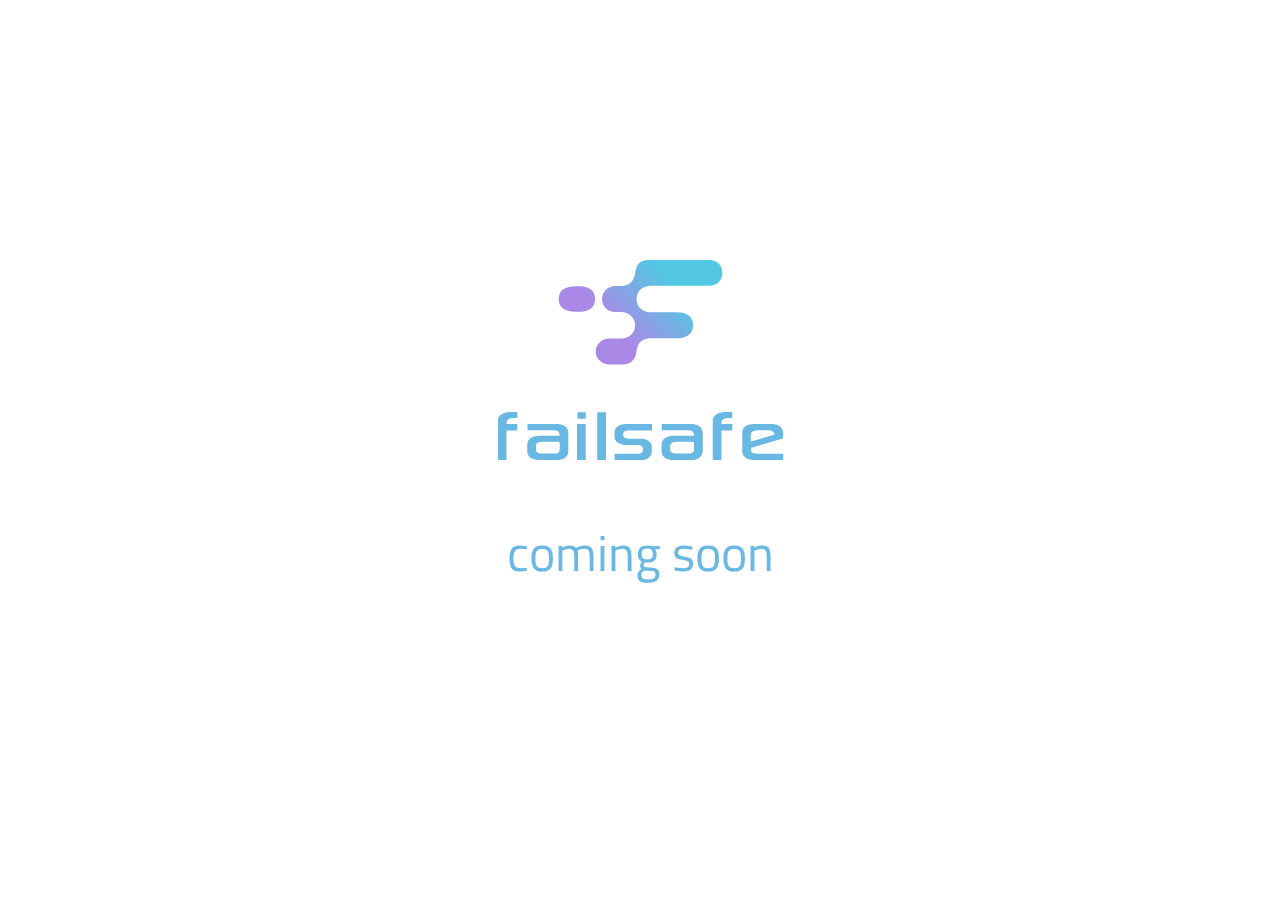
==== index.html @ e9f2b2da "Initial commit" ====
<!doctype html>
<html lang="en">

<head>
  <meta charset="utf-8">
  <title>failsafe GmbH</title>
  <meta name="viewport" content="width=device-width, initial-scale=1">
  <link href="css/main.css" rel="stylesheet">
  <link href="https://fonts.googleapis.com/css2?family=Titillium+Web&display=swap" rel="stylesheet">
</head>

<body>
<div>
  <img src="img/logo-with-font-vertical@200px.png" alt="failsafe GmbH">
  <p>coming soon</p>
</div>
</body>

</html>
---- css/main.css ----
html, body {
  height: 100%;
}

html {
  display: table;
  margin: auto;
}

body {
  display: table-cell;
  vertical-align: middle;
}

div {
  text-align: center;
}

p {
  color: #68b8e3;
  font-family: 'Titillium Web', sans-serif;
  font-size: 50px;
}
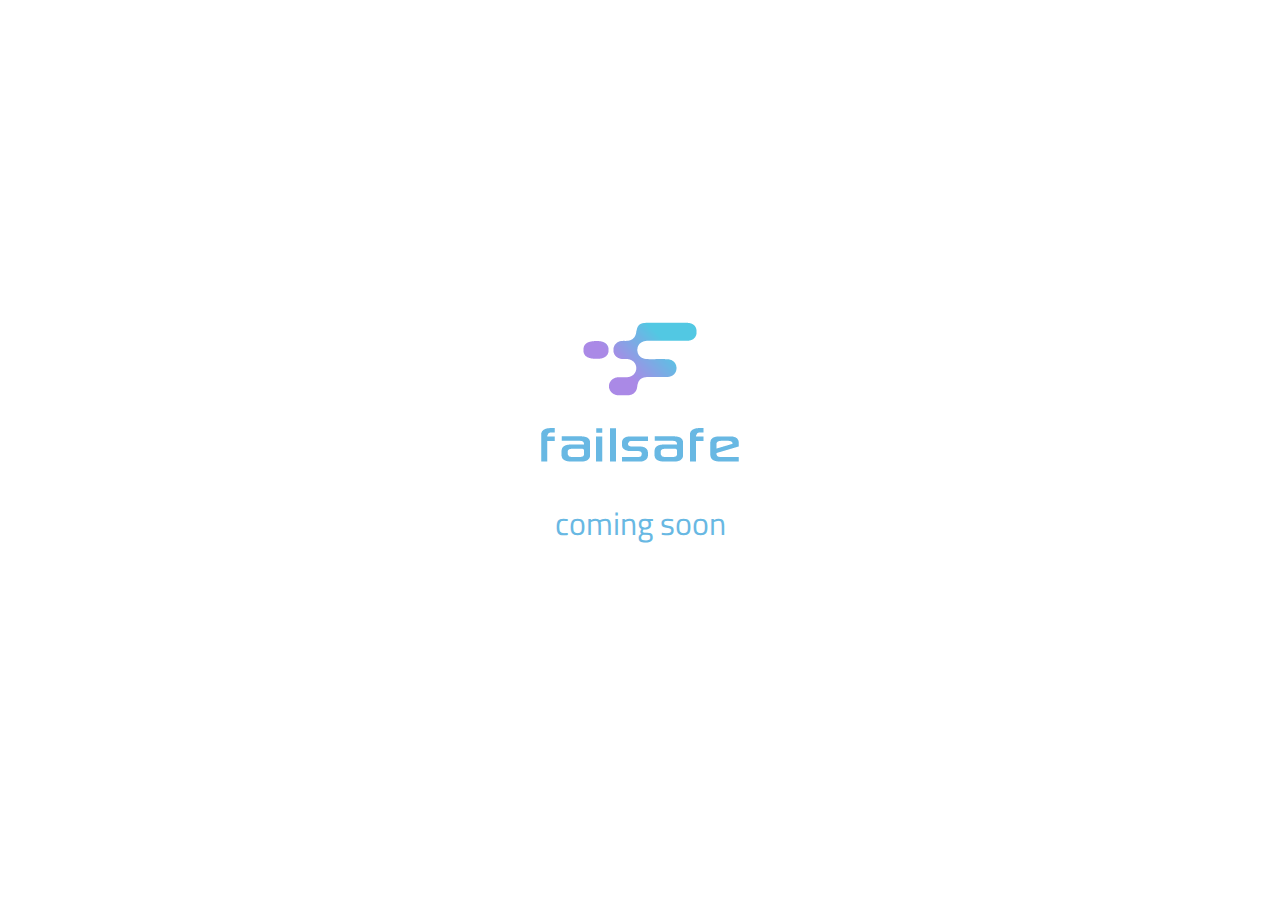
==== commit df262a90: "Update logo and font size" ====
--- a/index.html
+++ b/index.html
@@ -11,7 +11,7 @@
 
 <body>
 <div>
-  <img src="img/logo-with-font-vertical@200px.png" alt="failsafe GmbH">
+  <img src="img/logo.png" alt="failsafe GmbH">
   <p>coming soon</p>
 </div>
 </body>
--- a/css/main.css
+++ b/css/main.css
@@ -19,5 +19,5 @@
 p {
   color: #68b8e3;
   font-family: 'Titillium Web', sans-serif;
-  font-size: 50px;
+  font-size: 32px;
 }
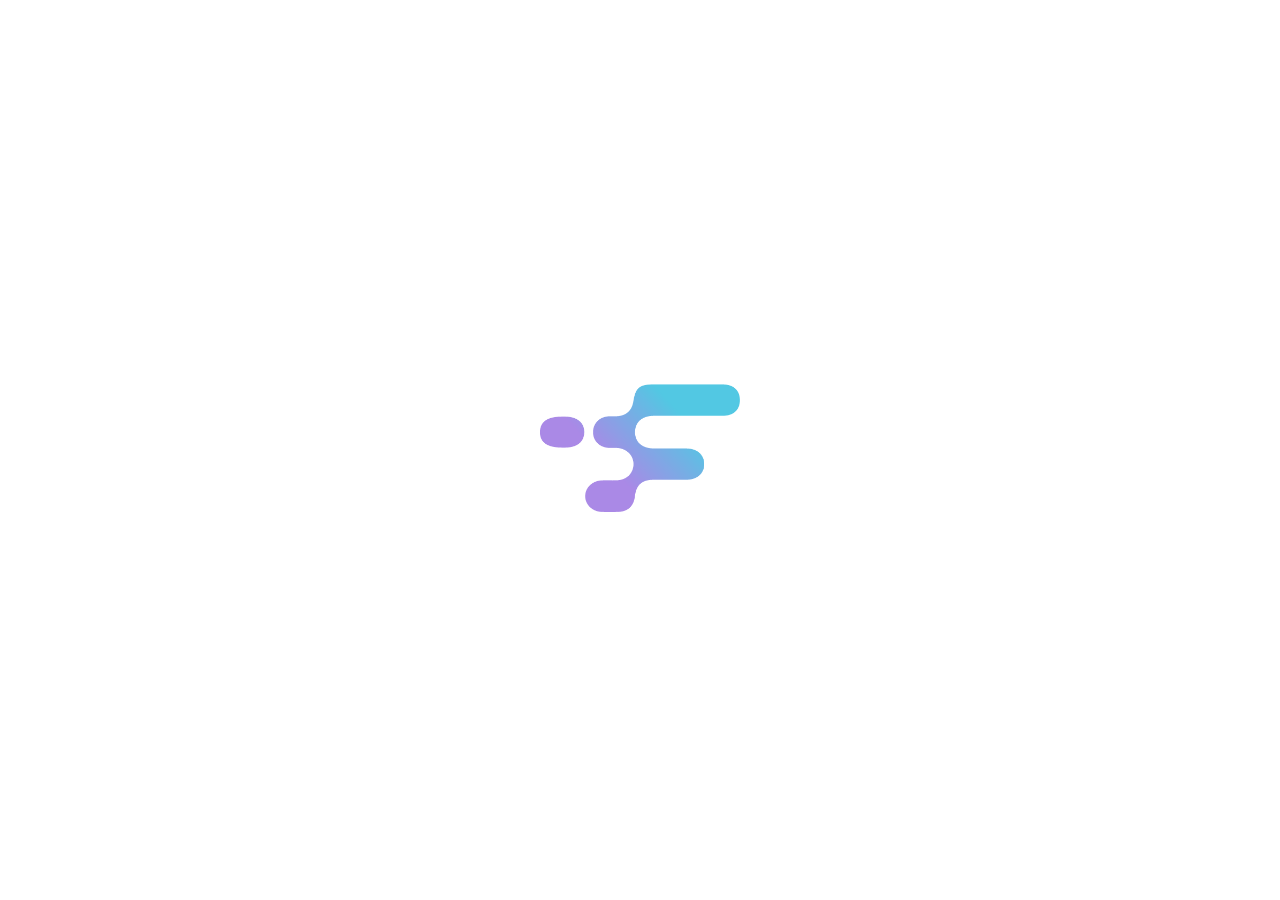
==== commit d9bba914: "Remove Google Fonts and simplify logo" ====
--- a/index.html
+++ b/index.html
@@ -6,13 +6,11 @@
   <title>failsafe GmbH</title>
   <meta name="viewport" content="width=device-width, initial-scale=1">
   <link href="css/main.css" rel="stylesheet">
-  <link href="https://fonts.googleapis.com/css2?family=Titillium+Web&display=swap" rel="stylesheet">
 </head>
 
 <body>
 <div>
-  <img src="img/logo.png" alt="failsafe GmbH">
-  <p>coming soon</p>
+  <img id="logo" src="img/logo.png" alt="failsafe GmbH">
 </div>
 </body>
 
--- a/css/main.css
+++ b/css/main.css
@@ -16,8 +16,12 @@
   text-align: center;
 }
 
+img#logo {
+  width: 200px;
+}
+
 p {
   color: #68b8e3;
-  font-family: 'Titillium Web', sans-serif;
+  font-family: sans-serif;
   font-size: 32px;
 }
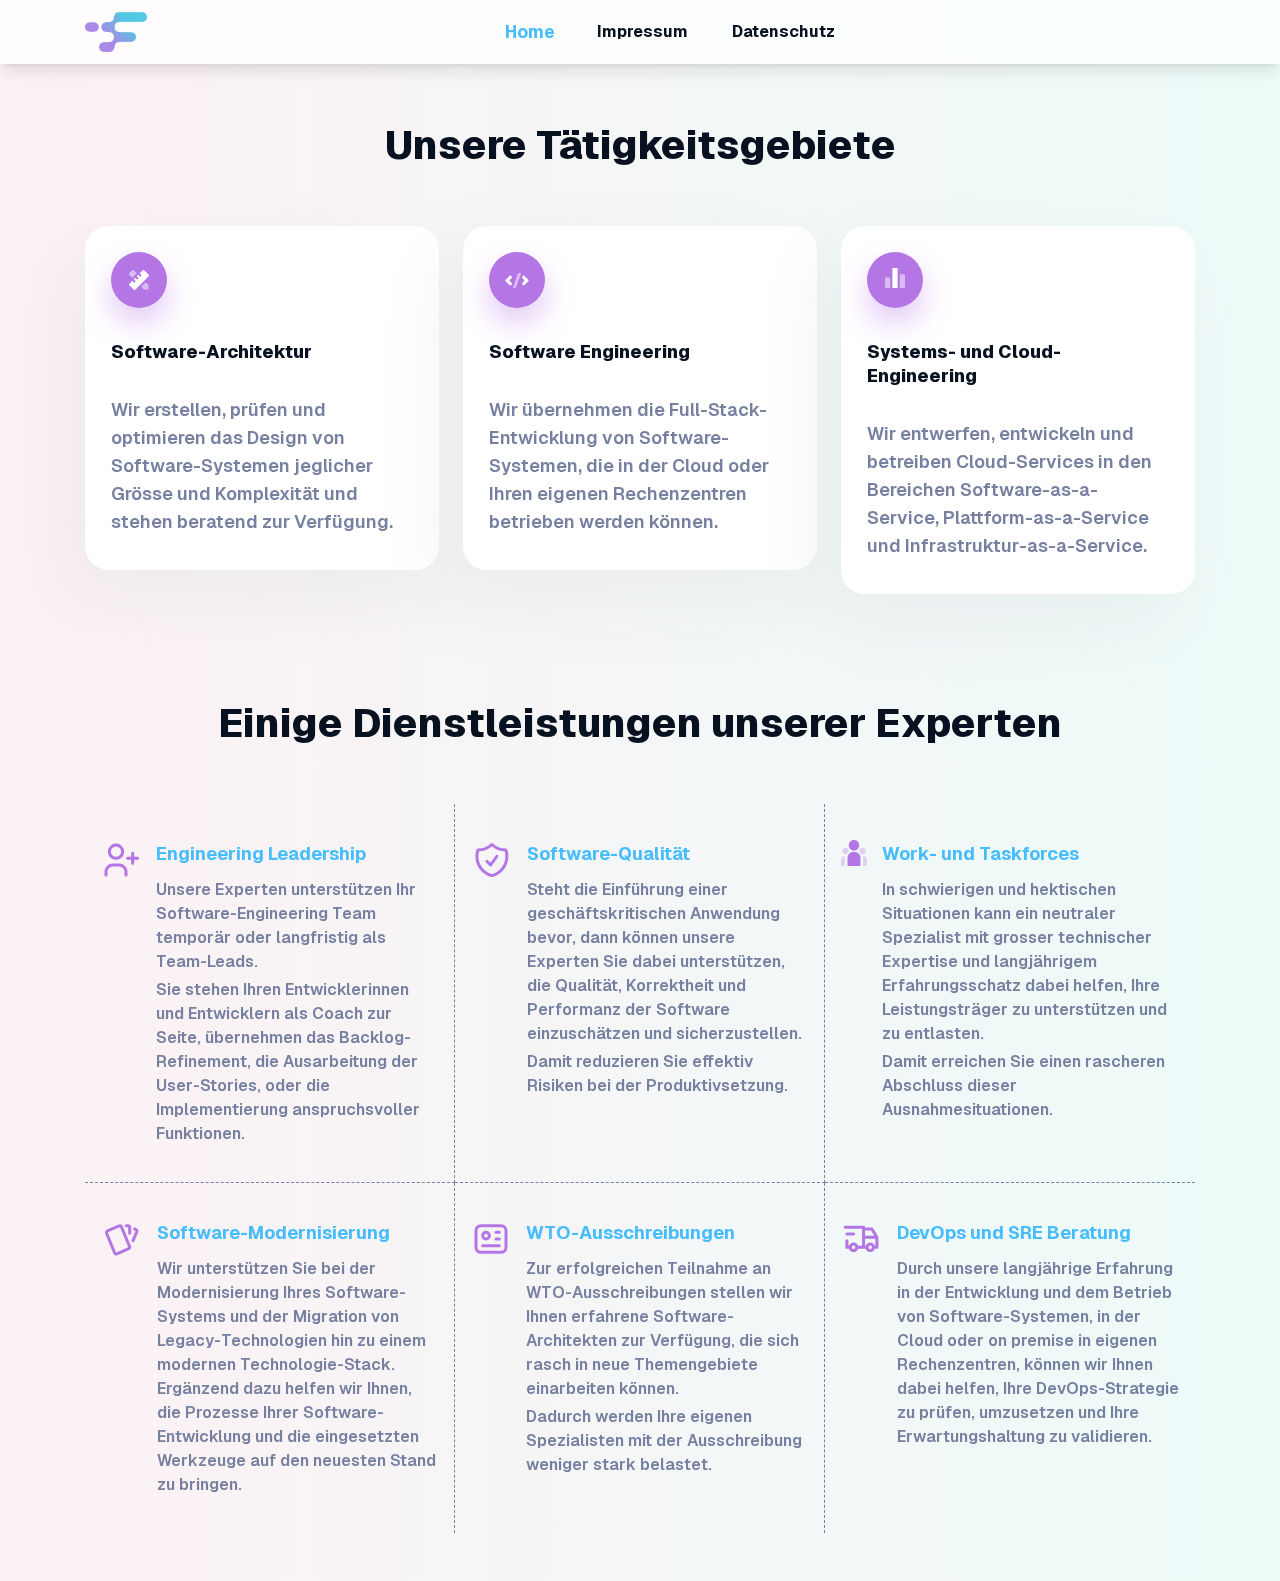
==== commit 2af45114: "Update website" ====
--- a/index.html
+++ b/index.html
@@ -1,17 +1 @@
-<!doctype html>
-<html lang="en">
-
-<head>
-  <meta charset="utf-8">
-  <title>failsafe GmbH</title>
-  <meta name="viewport" content="width=device-width, initial-scale=1">
-  <link href="css/main.css" rel="stylesheet">
-</head>
-
-<body>
-<div>
-  <img id="logo" src="img/logo.png" alt="failsafe GmbH">
-</div>
-</body>
-
-</html>
+<!DOCTYPE html><html lang="en" dir="ltr"><head><meta charSet="utf-8"/><meta name="viewport" content="width=device-width, initial-scale=1"/><link rel="preload" href="/_next/static/media/4473ecc91f70f139-s.p.woff" as="font" crossorigin="" type="font/woff"/><link rel="preload" href="/_next/static/media/463dafcda517f24f-s.p.woff" as="font" crossorigin="" type="font/woff"/><link rel="preload" as="image" href="/assets/images/failsafe-logo.png"/><link rel="stylesheet" href="/_next/static/css/dc086f4c27e2b5a3.css" data-precedence="next"/><link rel="preload" as="script" fetchPriority="low" href="/_next/static/chunks/webpack-4e9de2322f19dfe1.js"/><script src="/_next/static/chunks/4bd1b696-7f4092adee896cfb.js" async=""></script><script src="/_next/static/chunks/517-848a34434eb25d55.js" async=""></script><script src="/_next/static/chunks/main-app-81c789f53aaa821b.js" async=""></script><script src="/_next/static/chunks/538-e49eadab6619eb4c.js" async=""></script><script src="/_next/static/chunks/app/layout-05faf808fe968e32.js" async=""></script><meta name="next-size-adjust"/><title>failsafe GmbH</title><meta name="description" content="Webseite der failsafe GmbH"/><link rel="icon" href="/favicon.ico" type="image/x-icon" sizes="256x256"/><script src="/_next/static/chunks/polyfills-42372ed130431b0a.js" noModule=""></script></head><body class="__variable_1e4310 __variable_c3aa02 antialiased"><!--$--><div><div class="screen_loader fixed inset-0 z-[60] grid place-content-center bg-[#fafafa] dark:bg-[#060818]"><svg xmlns="http://www.w3.org/2000/svg" xmlns:xlink="http://www.w3.org/1999/xlink" width="200px" height="200px" viewBox="0 0 100 100" preserveAspectRatio="xMidYMid"><circle cx="50" cy="50" r="0" fill="none" stroke="#47bdff" stroke-width="4"><animate attributeName="r" repeatCount="indefinite" dur="1s" values="0;16" keyTimes="0;1" keySplines="0 0.2 0.8 1" calcMode="spline" begin="0s"></animate><animate attributeName="opacity" repeatCount="indefinite" dur="1s" values="1;0" keyTimes="0;1" keySplines="0.2 0 0.8 1" calcMode="spline" begin="0s"></animate></circle><circle cx="50" cy="50" r="0" fill="none" stroke="#b476e5" stroke-width="4"><animate attributeName="r" repeatCount="indefinite" dur="1s" values="0;16" keyTimes="0;1" keySplines="0 0.2 0.8 1" calcMode="spline" begin="-0.5s"></animate><animate attributeName="opacity" repeatCount="indefinite" dur="1s" values="1;0" keyTimes="0;1" keySplines="0.2 0 0.8 1" calcMode="spline" begin="-0.5s"></animate></circle></svg></div><div class="flex min-h-screen flex-col bg-white bg-gradient-to-r from-[#FCF1F4] to-[#EDFBF9] text-base font-normal text-gray antialiased dark:bg-[#101926] dark:from-transparent dark:to-transparent"><header class="sticky sticky-header top-0 z-50 duration-300"> <div class="container"><div class="float-start"><a href="/"><img src="/assets/images/failsafe-logo.png" alt="failsafe GmbH" title="failsafe GmbH" id="header-logo" class="h-10 mt-3"/></a></div><div class="flex items-center justify-center py-5 lg:py-0"><div class="flex items-center"><div class="overlay fixed inset-0 z-[51] lg:hidden hidden"></div> <div class="menus "><div class="border-b border-gray/10 ltr:text-right rtl:text-left lg:hidden"><button type="button" class="p-4"><svg xmlns="http://www.w3.org/2000/svg" fill="none" viewBox="0 0 24 24" stroke-width="1.5" stroke="currentColor" class="h-6 w-6 text-black dark:text-white"><path stroke-linecap="round" stroke-linejoin="round" d="M6 18L18 6M6 6l12 12"></path></svg></button></div><ul><li><a class="active" href="/">Home</a></li><li><a class="" href="/impressum">Impressum</a></li><li><a class="" href="/datenschutz">Datenschutz</a></li></ul></div><button type="button" class="flex h-10 w-10 items-center justify-center rounded-full bg-primary lg:hidden"><svg width="22" height="18" viewBox="0 0 22 18" fill="none" xmlns="http://www.w3.org/2000/svg" class="text-white"><path d="M2 15H11C11.552 15 12 15.447 12 16C12 16.553 11.552 17 11 17H2C1.448 17 1 16.553 1 16C1 15.447 1.448 15 2 15Z" fill="currentColor"></path><path d="M2 8H20C20.552 8 21 8.447 21 9C21 9.553 20.552 10 20 10H2C1.448 10 1 9.553 1 9C1 8.447 1.448 8 2 8Z" fill="currentColor"></path><path d="M21 2C21 1.447 20.552 1 20 1H7C6.448 1 6 1.447 6 2C6 2.553 6.448 3 7 3H20C20.552 3 21 2.553 21 2Z" fill="currentColor"></path></svg></button></div></div></div></header><div class="flex-grow overflow-x-hidden"><div class="overflow-x-hidden"><section class="bg-cover bg-center bg-no-repeat py-14 dark:bg-none"><div class="container"><div class="heading text-center"><h4>Unsere Tätigkeitsgebiete</h4></div><div class="grid gap-6 sm:grid-cols-2 lg:grid-cols-3"><div data-aos="fade-up" data-aos-duration="1000"><div class="group rounded-3xl border-2 border-white bg-white p-6 transition duration-500 hover:border-secondary hover:bg-secondary/20 dark:border-white/10 dark:bg-transparent dark:bg-gradient-to-b dark:from-white/[0.04] dark:to-transparent dark:!shadow-none dark:hover:bg-secondary" style="box-shadow:-20px 30px 70px rgba(219, 222, 225, 0.4)"><div class="flex h-14 w-14 items-center justify-center rounded-full bg-secondary transition group-hover:bg-black" style="box-shadow:0px 15px 30px rgba(180, 118, 229, 0.4)"><svg width="24" height="24" viewBox="0 0 24 24" fill="none" xmlns="http://www.w3.org/2000/svg"><path opacity="0.5" d="M14.2371 18.7087L18.7103 14.2366L21.4893 17.0156V21.4888H17.0172L14.2371 18.7087ZM5.2917 9.76334L2.3092 6.7819C2.21118 6.68399 2.13342 6.56771 2.08036 6.43973C2.02731 6.31174 2 6.17455 2 6.03601C2 5.89746 2.02731 5.76027 2.08036 5.63229C2.13342 5.5043 2.21118 5.38803 2.3092 5.29012L5.2917 2.30867C5.4894 2.11103 5.75751 2 6.03706 2C6.31662 2 6.58472 2.11103 6.78242 2.30867L9.76598 5.29012L5.2917 9.76334Z" fill="white"></path><path d="M5.29177 12.7459L7.21895 14.6742L8.71179 13.1813L6.78249 11.2552L8.27321 9.76449L10.2015 11.6917L11.6922 10.201L9.76605 8.27271L11.2568 6.78199L13.1818 8.71128L14.6736 7.2195L12.7454 5.29232L15.7279 2.31087C15.9256 2.11323 16.1937 2.0022 16.4732 2.0022C16.7528 2.0022 17.0209 2.11323 17.2186 2.31087L21.6908 6.78304C21.8884 6.98074 21.9994 7.24885 21.9994 7.5284C21.9994 7.80795 21.8884 8.07606 21.6908 8.27376L8.27321 21.6913C8.07551 21.889 7.8074 22 7.52785 22C7.2483 22 6.98019 21.889 6.78249 21.6913L2.31032 17.2192C2.11268 17.0215 2.00165 16.7533 2.00165 16.4738C2.00165 16.1942 2.11268 15.9261 2.31032 15.7284L5.29177 12.7459Z" fill="white"></path></svg></div><h2 class="my-8 inline-block text-[18px] font-extrabold text-black dark:text-white dark:group-hover:text-black">Software-Architektur</h2><p class="mb-2 text-lg font-semibold transition line-clamp-5 dark:group-hover:text-black">Wir erstellen, prüfen und optimieren das Design von Software-Systemen jeglicher Grösse und Komplexität und stehen beratend zur Verfügung.</p></div></div><div data-aos="fade-up" data-aos-duration="1000"><div class="group rounded-3xl border-2 border-white bg-white p-6 transition duration-500 hover:border-secondary hover:bg-secondary/20 dark:border-white/10 dark:bg-transparent dark:bg-gradient-to-b dark:from-white/[0.04] dark:to-transparent dark:!shadow-none dark:hover:bg-secondary" style="box-shadow:-20px 30px 70px rgba(219, 222, 225, 0.4)"><div class="flex h-14 w-14 items-center justify-center rounded-full bg-secondary transition group-hover:bg-black" style="box-shadow:0px 15px 30px rgba(180, 118, 229, 0.4)"><svg width="24" height="24" viewBox="0 0 24 24" fill="none" xmlns="http://www.w3.org/2000/svg"><path opacity="0.5" d="M10.1658 20C10.5862 20 10.9617 19.7371 11.1054 19.342L15.8374 6.34204C16.0749 5.68981 15.5919 5 14.8978 5H13.8341C13.4137 5 13.0382 5.26292 12.8945 5.65796L8.16245 18.658C7.92504 19.3102 8.40804 20 9.10214 20H10.1658Z" fill="white"></path><path d="M17.9889 17.0964C18.3794 17.4871 19.0127 17.4873 19.4034 17.0966L23.2929 13.2071C23.6834 12.8166 23.6834 12.1834 23.2929 11.7929L19.4036 7.90359C19.0129 7.51287 18.3793 7.5131 17.9889 7.90409L17.2814 8.61254C16.8913 9.00328 16.8916 9.63632 17.2823 10.0266L19.0501 11.7927C19.441 12.1832 19.441 12.8168 19.0502 13.2074L17.2822 14.9746C16.8916 15.365 16.8914 15.9981 17.2818 16.3888L17.9889 17.0964ZM4.94994 13.2073C4.55904 12.8167 4.55896 12.1832 4.94977 11.7925L6.71781 10.0253C7.10839 9.63494 7.10858 9.00184 6.71823 8.61121L6.01111 7.90359C5.62062 7.51283 4.98726 7.51272 4.59664 7.90334L0.707106 11.7929C0.316582 12.1834 0.316582 12.8166 0.707107 13.2071L4.59639 17.0964C4.98711 17.4871 5.62066 17.4869 6.01111 17.0959L6.71856 16.3874C7.10874 15.9967 7.10837 15.3637 6.71773 14.9734L4.94994 13.2073Z" fill="white"></path></svg></div><h2 class="my-8 inline-block text-[18px] font-extrabold text-black dark:text-white dark:group-hover:text-black">Software Engineering</h2><p class="mb-2 text-lg font-semibold transition line-clamp-5 dark:group-hover:text-black">Wir übernehmen die Full-Stack-Entwicklung von Software-Systemen, die in der Cloud oder Ihren eigenen Rechenzentren betrieben werden können.</p></div></div><div data-aos="fade-up" data-aos-duration="1000"><div class="group rounded-3xl border-2 border-white bg-white p-6 transition duration-500 hover:border-secondary hover:bg-secondary/20 dark:border-white/10 dark:bg-transparent dark:bg-gradient-to-b dark:from-white/[0.04] dark:to-transparent dark:!shadow-none dark:hover:bg-secondary" style="box-shadow:-20px 30px 70px rgba(219, 222, 225, 0.4)"><div class="flex h-14 w-14 items-center justify-center rounded-full bg-secondary transition group-hover:bg-black" style="box-shadow:0px 15px 30px rgba(180, 118, 229, 0.4)"><svg width="24" height="24" viewBox="0 0 24 24" fill="none" xmlns="http://www.w3.org/2000/svg"><path opacity="0.5" d="M6.21053 20H3.05263C2.77346 20 2.50572 19.8891 2.30831 19.6917C2.1109 19.4943 2 19.2265 2 18.9474V10.5263C2 10.2471 2.1109 9.97941 2.30831 9.782C2.50572 9.58459 2.77346 9.47369 3.05263 9.47369H6.21053C6.4897 9.47369 6.75744 9.58459 6.95485 9.782C7.15226 9.97941 7.26316 10.2471 7.26316 10.5263V18.9474C7.26316 19.2265 7.15226 19.4943 6.95485 19.6917C6.75744 19.8891 6.4897 20 6.21053 20ZM20.9474 20H17.7895C17.5103 20 17.2426 19.8891 17.0452 19.6917C16.8477 19.4943 16.7368 19.2265 16.7368 18.9474V7.36843C16.7368 7.08925 16.8477 6.82151 17.0452 6.6241C17.2426 6.4267 17.5103 6.3158 17.7895 6.3158H20.9474C21.2265 6.3158 21.4943 6.4267 21.6917 6.6241C21.8891 6.82151 22 7.08925 22 7.36843V18.9474C22 19.2265 21.8891 19.4943 21.6917 19.6917C21.4943 19.8891 21.2265 20 20.9474 20Z" fill="white"></path><path d="M13.5789 20H10.421C10.1419 20 9.87412 19.8891 9.67672 19.6917C9.47931 19.4943 9.36841 19.2265 9.36841 18.9474V1.05263C9.36841 0.773456 9.47931 0.505715 9.67672 0.308309C9.87412 0.110902 10.1419 0 10.421 0H13.5789C13.8581 0 14.1259 0.110902 14.3233 0.308309C14.5207 0.505715 14.6316 0.773456 14.6316 1.05263V18.9474C14.6316 19.2265 14.5207 19.4943 14.3233 19.6917C14.1259 19.8891 13.8581 20 13.5789 20Z" fill="white"></path></svg></div><h2 class="my-8 inline-block text-[18px] font-extrabold text-black dark:text-white dark:group-hover:text-black">Systems- und Cloud-Engineering</h2><p class="mb-2 text-lg font-semibold transition line-clamp-5 dark:group-hover:text-black">Wir entwerfen, entwickeln und betreiben Cloud-Services in den Bereichen Software-as-a-Service, Plattform-as-a-Service und Infrastruktur-as-a-Service.</p></div></div></div></div></section><section class="py-12 lg:py-12"><div class="bg-cover bg-center bg-no-repeat"><div class="container"><div class="heading text-center"><h4 class="">Einige Dienstleistungen unserer Experten</h4></div><div class="grid grid-cols-1 sm:grid-cols-2 lg:grid-cols-3"><div class="flex gap-[15px] border-b ltr:sm:border-r rtl:sm:border-r ltr:lg:border-r rtl:lg:border-l border-dashed px-4 py-5 sm:py-9"><div><svg width="40" height="40" viewBox="0 0 40 40" fill="none" xmlns="http://www.w3.org/2000/svg"><g clip-path="url(#clip0_15_96867)"><path d="M15 18.3333C18.6819 18.3333 21.6666 15.3486 21.6666 11.6667C21.6666 7.98477 18.6819 5 15 5C11.3181 5 8.33331 7.98477 8.33331 11.6667C8.33331 15.3486 11.3181 18.3333 15 18.3333Z" stroke="#B476E5" stroke-width="3" stroke-linecap="round" stroke-linejoin="round"></path><path d="M5 35V31.6667C5 29.8986 5.70238 28.2029 6.95262 26.9526C8.20286 25.7024 9.89856 25 11.6667 25H18.3333C20.1014 25 21.7971 25.7024 23.0474 26.9526C24.2976 28.2029 25 29.8986 25 31.6667V35" stroke="#B476E5" stroke-width="3" stroke-linecap="round" stroke-linejoin="round"></path><path d="M26.6667 18.334H36.6667M31.6667 13.334V23.334" stroke="#B476E5" stroke-width="3" stroke-linecap="round" stroke-linejoin="round"></path></g><defs><clipPath id="clip0_15_96867"><rect width="40" height="40" fill="white"></rect></clipPath></defs></svg></div><div><h4 class="text-lg font-bold text-primary">Engineering Leadership</h4><div class="mt-2.5 font-semibold"><div class=""><p>Unsere Experten unterstützen Ihr Software-Engineering Team temporär oder langfristig als Team-Leads.</p><p class="mt-1">Sie stehen Ihren Entwicklerinnen und Entwicklern als Coach zur Seite, übernehmen das Backlog-Refinement, die Ausarbeitung der User-Stories, oder die Implementierung anspruchsvoller Funktionen.</p></div></div></div></div><div class="flex gap-[15px] border-b ltr:lg:border-r rtl:lg:border-l border-dashed px-4 py-5 sm:py-9"><div><svg width="41" height="40" viewBox="0 0 41 40" fill="none" xmlns="http://www.w3.org/2000/svg"><path d="M15.8889 21.2501L19.6389 25.0001L25.8889 16.2501M20.8889 4.52344C17.1151 8.10716 12.0893 10.0727 6.88556 10.0001C6.22362 12.0167 5.88718 14.1259 5.88889 16.2484C5.88889 25.5684 12.2622 33.3984 20.8889 35.6201C29.5156 33.4001 35.8889 25.5701 35.8889 16.2501C35.8889 14.0668 35.5389 11.9651 34.8922 9.99844H34.6389C29.3122 9.99844 24.4722 7.91844 20.8889 4.52344Z" stroke="#B476E5" stroke-width="3" stroke-linecap="round" stroke-linejoin="round"></path></svg></div><div><h4 class="text-lg font-bold text-primary">Software-Qualität</h4><div class="mt-2.5 font-semibold"><div class=""><p>Steht die Einführung einer geschäftskritischen Anwendung bevor, dann können unsere Experten Sie dabei unterstützen, die Qualität, Korrektheit und Performanz der Software einzuschätzen und sicherzustellen.</p><p class="mt-1">Damit reduzieren Sie effektiv Risiken bei der Produktivsetzung.</p></div></div></div></div><div class="flex gap-[15px] border-b ltr:sm:border-r rtl:sm:border-l ltr:lg:border-r-0 rtl:lg:border-l-0 border-dashed px-4 py-5 sm:py-9"><div><svg width="26" height="26" viewBox="0 0 26 26" fill="none" xmlns="http://www.w3.org/2000/svg"><g clip-path="url(#clip0_132_8984)"><path opacity="0.3" d="M4.2757 15.6076C4.27493 15.6076 4.27425 15.6081 4.27403 15.6089C4.06737 16.3063 3.94528 17.026 3.9104 17.7526L3.9 18.1998V24.9998C3.9 25.5521 3.45228 25.9998 2.9 25.9998H1C0.447715 25.9998 1.18712e-07 25.5521 1.18712e-07 24.9998V20.1498C-0.000255849 19.0287 0.413437 17.9469 1.16173 17.112C1.91001 16.2771 2.94021 15.7479 4.0547 15.6258L4.2757 15.6076ZM22.0225 17.0045C21.9324 16.3159 22.4694 15.6611 23.1157 15.9154C23.7351 16.1593 24.299 16.5382 24.7632 17.0314C25.5575 17.8755 25.9998 18.9908 26 20.1498V24.9998C26 25.5521 25.5523 25.9998 25 25.9998H23.1C22.5477 25.9998 22.1 25.5521 22.1 24.9998V18.1998C22.1 17.7945 22.0737 17.3956 22.0225 17.0045ZM4.55 7.7998C5.41195 7.7998 6.2386 8.14221 6.8481 8.75171C7.45759 9.3612 7.8 10.1879 7.8 11.0498C7.8 11.9118 7.45759 12.7384 6.8481 13.3479C6.2386 13.9574 5.41195 14.2998 4.55 14.2998C3.68805 14.2998 2.8614 13.9574 2.2519 13.3479C1.64241 12.7384 1.3 11.9118 1.3 11.0498C1.3 10.1879 1.64241 9.3612 2.2519 8.75171C2.8614 8.14221 3.68805 7.7998 4.55 7.7998ZM21.45 7.7998C22.312 7.7998 23.1386 8.14221 23.7481 8.75171C24.3576 9.3612 24.7 10.1879 24.7 11.0498C24.7 11.9118 24.3576 12.7384 23.7481 13.3479C23.1386 13.9574 22.312 14.2998 21.45 14.2998C20.588 14.2998 19.7614 13.9574 19.1519 13.3479C18.5424 12.7384 18.2 11.9118 18.2 11.0498C18.2 10.1879 18.5424 9.3612 19.1519 8.75171C19.7614 8.14221 20.588 7.7998 21.45 7.7998Z" fill="#B476E5"></path><path d="M13 11.7C14.7239 11.7 16.3772 12.3848 17.5962 13.6038C18.8152 14.8228 19.5 16.4761 19.5 18.2V25C19.5 25.5523 19.0523 26 18.5 26H7.5C6.94772 26 6.5 25.5523 6.5 25V18.2C6.5 16.4761 7.18482 14.8228 8.40381 13.6038C9.62279 12.3848 11.2761 11.7 13 11.7ZM13 0C14.3791 0 15.7018 0.547856 16.677 1.52304C17.6521 2.49823 18.2 3.82087 18.2 5.2C18.2 6.57913 17.6521 7.90177 16.677 8.87696C15.7018 9.85214 14.3791 10.4 13 10.4C11.6209 10.4 10.2982 9.85214 9.32304 8.87696C8.34786 7.90177 7.8 6.57913 7.8 5.2C7.8 3.82087 8.34786 2.49823 9.32304 1.52304C10.2982 0.547856 11.6209 0 13 0Z" fill="#B476E5"></path></g><defs><clipPath id="clip0_132_8984"><rect width="26" height="26" fill="#B476E5"></rect></clipPath></defs></svg></div><div><h4 class="text-lg font-bold text-primary">Work- und Taskforces</h4><div class="mt-2.5 font-semibold"><div class=""><p>In schwierigen und hektischen Situationen kann ein neutraler Spezialist mit grosser technischer Expertise und langjährigem Erfahrungsschatz dabei helfen, Ihre Leistungsträger zu unterstützen und zu entlasten.</p><p class="mt-1">Damit erreichen Sie einen rascheren Abschluss dieser Ausnahmesituationen.</p></div></div></div></div><div class="flex gap-[15px] ltr:sm:border-b rtl:sm:border-b ltr:lg:border-r rtl:lg:border-l ltr:lg:border-b-0 rtl:lg:border-b-0 border-dashed px-4 py-5 sm:py-9"><div><svg width="41" height="40" viewBox="0 0 41 40" fill="none" xmlns="http://www.w3.org/2000/svg"><g clip-path="url(#clip0_15_96884)"><path d="M6.3697 11.9947L18.2664 6.81298C18.4627 6.72884 18.6738 6.68486 18.8874 6.68362C19.101 6.68238 19.3127 6.72392 19.5099 6.80578C19.7072 6.88764 19.8861 7.00816 20.036 7.16025C20.186 7.31234 20.304 7.49291 20.383 7.69132L28.5897 27.528C28.7585 27.9304 28.7634 28.3829 28.6034 28.7889C28.4433 29.1949 28.131 29.5223 27.733 29.7013L15.838 34.883C15.6416 34.9674 15.4303 35.0116 15.2166 35.013C15.0028 35.0143 14.7909 34.9729 14.5935 34.891C14.396 34.8091 14.2169 34.6885 14.0669 34.5363C13.9168 34.384 13.7988 34.2033 13.7197 34.0047L5.51303 14.1663C5.34467 13.7638 5.33998 13.3115 5.49997 12.9057C5.65996 12.4998 5.97199 12.1723 6.3697 11.993V11.9947Z" stroke="#B476E5" stroke-width="3" stroke-linecap="round" stroke-linejoin="round"></path><path d="M25.363 6.66602H27.0297C27.4717 6.66602 27.8957 6.84161 28.2082 7.15417C28.5208 7.46673 28.6964 7.89065 28.6964 8.33268V14.166" stroke="#B476E5" stroke-width="3" stroke-linecap="round" stroke-linejoin="round"></path><path d="M33.6964 10C34.1364 10.1867 34.563 10.3617 34.9764 10.525C35.3832 10.6976 35.7049 11.0248 35.8705 11.4346C36.0362 11.8443 36.0323 12.3031 35.8597 12.71L32.0297 21.6667" stroke="#B476E5" stroke-width="3" stroke-linecap="round" stroke-linejoin="round"></path></g><defs><clipPath id="clip0_15_96884"><rect width="40" height="40" fill="white" transform="translate(0.363037)"></rect></clipPath></defs></svg></div><div><h4 class="text-lg font-bold text-primary">Software-Modernisierung</h4><div class="mt-2.5 font-semibold"><div class=""><p>Wir unterstützen Sie bei der Modernisierung Ihres Software-Systems und der Migration von Legacy-Technologien hin zu einem modernen Technologie-Stack. Ergänzend dazu helfen wir Ihnen, die Prozesse Ihrer Software-Entwicklung und die eingesetzten Werkzeuge auf den neuesten Stand zu bringen.</p></div></div></div></div><div class="flex gap-[15px] ltr:sm:border-r rtl:sm:border-l ltr:lg:border-r rtl:lg:border-l border-dashed px-4 py-5 sm:py-9"><div><svg width="40" height="40" viewBox="0 0 40 40" fill="none" xmlns="http://www.w3.org/2000/svg"><g clip-path="url(#clip0_15_96895)"><path d="M30 6.66602H10C7.23858 6.66602 5 8.90459 5 11.666V28.3327C5 31.0941 7.23858 33.3327 10 33.3327H30C32.7614 33.3327 35 31.0941 35 28.3327V11.666C35 8.90459 32.7614 6.66602 30 6.66602Z" stroke="#B476E5" stroke-width="3" stroke-linecap="round" stroke-linejoin="round"></path><path d="M15 20.0007C16.841 20.0007 18.3334 18.5083 18.3334 16.6673C18.3334 14.8264 16.841 13.334 15 13.334C13.1591 13.334 11.6667 14.8264 11.6667 16.6673C11.6667 18.5083 13.1591 20.0007 15 20.0007Z" stroke="#B476E5" stroke-width="3" stroke-linecap="round" stroke-linejoin="round"></path><path d="M25 13.334H28.3333" stroke="#B476E5" stroke-width="3" stroke-linecap="round" stroke-linejoin="round"></path><path d="M25 20H28.3333" stroke="#B476E5" stroke-width="3" stroke-linecap="round" stroke-linejoin="round"></path><path d="M11.6667 26.666H28.3334" stroke="#B476E5" stroke-width="3" stroke-linecap="round" stroke-linejoin="round"></path></g><defs><clipPath id="clip0_15_96895"><rect width="40" height="40" fill="white"></rect></clipPath></defs></svg></div><div><h4 class="text-lg font-bold text-primary">WTO-Ausschreibungen</h4><div class="mt-2.5 font-semibold"><div class=""><p>Zur erfolgreichen Teilnahme an WTO-Ausschreibungen stellen wir Ihnen erfahrene Software-Architekten zur Verfügung, die sich rasch in neue Themengebiete einarbeiten können.</p><p class="mt-1">Dadurch werden Ihre eigenen Spezialisten mit der Ausschreibung weniger stark belastet.</p></div></div></div></div><div class="flex gap-[15px] ltr:lg:border-r-0 rtl:lg:border-l-0 border-dashed px-4 py-5 sm:py-9"><div><svg width="41" height="40" viewBox="0 0 41 40" fill="none" xmlns="http://www.w3.org/2000/svg"><g clip-path="url(#clip0_15_96907)"><path d="M12.5555 31.6667C14.3965 31.6667 15.8889 30.1743 15.8889 28.3333C15.8889 26.4924 14.3965 25 12.5555 25C10.7146 25 9.22221 26.4924 9.22221 28.3333C9.22221 30.1743 10.7146 31.6667 12.5555 31.6667Z" stroke="#B476E5" stroke-width="3" stroke-linecap="round" stroke-linejoin="round"></path><path d="M29.2222 31.6667C31.0632 31.6667 32.5556 30.1743 32.5556 28.3333C32.5556 26.4924 31.0632 25 29.2222 25C27.3813 25 25.8889 26.4924 25.8889 28.3333C25.8889 30.1743 27.3813 31.6667 29.2222 31.6667Z" stroke="#B476E5" stroke-width="3" stroke-linecap="round" stroke-linejoin="round"></path><path d="M9.22223 28.334H5.8889V21.6673M4.22223 8.33398H22.5556V28.334M15.8889 28.334H25.8889M32.5556 28.334H35.8889V18.334M35.8889 18.334H22.5556M35.8889 18.334L30.8889 10.0007H22.5556" stroke="#B476E5" stroke-width="3" stroke-linecap="round" stroke-linejoin="round"></path><path d="M5.88889 15H12.5556" stroke="#B476E5" stroke-width="3" stroke-linecap="round" stroke-linejoin="round"></path></g><defs><clipPath id="clip0_15_96907"><rect width="40" height="40" fill="white" transform="translate(0.888885)"></rect></clipPath></defs></svg></div><div><h4 class="text-lg font-bold text-primary">DevOps und SRE Beratung</h4><div class="mt-2.5 font-semibold"><div class=""><p>Durch unsere langjährige Erfahrung in der Entwicklung und dem Betrieb von Software-Systemen, in der Cloud oder on premise in eigenen Rechenzentren, können wir Ihnen dabei helfen, Ihre DevOps-Strategie zu prüfen, umzusetzen und Ihre Erwartungshaltung zu validieren.</p><p class="mt-1"></p></div></div></div></div></div></div></div></section></div></div></div></div><!--/$--><script src="/_next/static/chunks/webpack-4e9de2322f19dfe1.js" async=""></script><script>(self.__next_f=self.__next_f||[]).push([0])</script><script>self.__next_f.push([1,"4:\"$Sreact.fragment\"\n5:\"$Sreact.suspense\"\n6:I[5334,[\"538\",\"static/chunks/538-e49eadab6619eb4c.js\",\"177\",\"static/chunks/app/layout-05faf808fe968e32.js\"],\"default\"]\n7:I[5244,[],\"\"]\n8:I[3866,[],\"\"]\na:I[6213,[],\"OutletBoundary\"]\nc:I[6213,[],\"MetadataBoundary\"]\ne:I[6213,[],\"ViewportBoundary\"]\n10:I[4835,[],\"\"]\n1:HL[\"/_next/static/media/4473ecc91f70f139-s.p.woff\",\"font\",{\"crossOrigin\":\"\",\"type\":\"font/woff\"}]\n2:HL[\"/_next/static/media/463dafcda517f24f-s.p.woff\",\"font\",{\"crossOrigin\":\"\",\"type\":\"font/woff\"}]\n3:HL[\"/_next/static/css/dc086f4c27e2b5a3.css\",\"style\"]\n9:T55e,M4.2757 15.6076C4.27493 15.6076 4.27425 15.6081 4.27403 15.6089C4.06737 16.3063 3.94528 17.026 3.9104 17.7526L3.9 18.1998V24.9998C3.9 25.5521 3.45228 25.9998 2.9 25.9998H1C0.447715 25.9998 1.18712e-07 25.5521 1.18712e-07 24.9998V20.1498C-0.000255849 19.0287 0.413437 17.9469 1.16173 17.112C1.91001 16.2771 2.94021 15.7479 4.0547 15.6258L4.2757 15.6076ZM22.0225 17.0045C21.9324 16.3159 22.4694 15.6611 23.1157 15.9154C23.7351 16.1593 24.299 16.5382 24.7632 17.0314C25.5575 17.8755 25.9998 18.9908 26 20.1498V24.9998C26 25.5521 25.5523 25.9998 25 25.9998H23.1C22.5477 25.9998 22.1 25.5521 22.1 24.9998V18.1998C22.1 17.7945 22.0737 17.3956 22.0225 17.0045ZM4.55 7.7998C5.41195 7.7998 6.2386 8.14221 6.8481 8.75171C7.45759 9.3612 7.8 10.1879 7.8 11.0498C7.8 11.9118 7.45759 12.7384 6.8481 13.3479C6.2386 13.9574 5.41195 14.2998 4.55 14.2998C3.68805 14.2998 2.8614 13.9574 2.2519 13.3479C1.64241 12.7384 1.3 11.9118 1.3 11.0498C1.3 10.1879 1.64241 9.3612 2.2519 8.75171C2.8614 8.14221 3.68805 7.7998 4.55 7.7998ZM21.45 7.7998C22.312 7.7998 23.1386 8.14221 23.7481 8.75171C24.3576 9.3612 24.7 10.1879 24.7 11.0498C24.7 11.9118 24.3576 12.7384 23.7481 13.3479C23.1386 13.9574 22.312 14.2998 21.45 14.2998C20.588 14.2998 19.7614 13.9574 19.1519 13.3479C18.5424 12.7384 18.2 11.9118 18.2 11.0498C18.2 10.1879 18.5424 9.3612 19.1519 8.75171C19.7614 8.14221 20.588 7.7998 21.45 7.7998Z"])</script><script>self.__next_f.push([1,"0:{\"P\":null,\"b\":\"FGcHfCvTxmG1USA2I4qTO\",\"p\":\"\",\"c\":[\"\",\"\"],\"i\":false,\"f\":[[[\"\",{\"children\":[\"__PAGE__\",{}]},\"$undefined\",\"$undefined\",true],[\"\",[\"$\",\"$4\",\"c\",{\"children\":[[[\"$\",\"link\",\"0\",{\"rel\":\"stylesheet\",\"href\":\"/_next/static/css/dc086f4c27e2b5a3.css\",\"precedence\":\"next\",\"crossOrigin\":\"$undefined\",\"nonce\":\"$undefined\"}]],[\"$\",\"html\",null,{\"lang\":\"en\",\"dir\":\"ltr\",\"children\":[\"$\",\"body\",null,{\"className\":\"__variable_1e4310 __variable_c3aa02 antialiased\",\"children\":[\"$\",\"$5\",null,{\"children\":[\"$\",\"$L6\",null,{\"children\":[\"$\",\"$L7\",null,{\"parallelRouterKey\":\"children\",\"segmentPath\":[\"children\"],\"error\":\"$undefined\",\"errorStyles\":\"$undefined\",\"errorScripts\":\"$undefined\",\"template\":[\"$\",\"$L8\",null,{}],\"templateStyles\":\"$undefined\",\"templateScripts\":\"$undefined\",\"notFound\":[[\"$\",\"title\",null,{\"children\":\"404: This page could not be found.\"}],[\"$\",\"div\",null,{\"style\":{\"fontFamily\":\"system-ui,\\\"Segoe UI\\\",Roboto,Helvetica,Arial,sans-serif,\\\"Apple Color Emoji\\\",\\\"Segoe UI Emoji\\\"\",\"height\":\"100vh\",\"textAlign\":\"center\",\"display\":\"flex\",\"flexDirection\":\"column\",\"alignItems\":\"center\",\"justifyContent\":\"center\"},\"children\":[\"$\",\"div\",null,{\"children\":[[\"$\",\"style\",null,{\"dangerouslySetInnerHTML\":{\"__html\":\"body{color:#000;background:#fff;margin:0}.next-error-h1{border-right:1px solid rgba(0,0,0,.3)}@media (prefers-color-scheme:dark){body{color:#fff;background:#000}.next-error-h1{border-right:1px solid rgba(255,255,255,.3)}}\"}}],[\"$\",\"h1\",null,{\"className\":\"next-error-h1\",\"style\":{\"display\":\"inline-block\",\"margin\":\"0 20px 0 0\",\"padding\":\"0 23px 0 0\",\"fontSize\":24,\"fontWeight\":500,\"verticalAlign\":\"top\",\"lineHeight\":\"49px\"},\"children\":\"404\"}],[\"$\",\"div\",null,{\"style\":{\"display\":\"inline-block\"},\"children\":[\"$\",\"h2\",null,{\"style\":{\"fontSize\":14,\"fontWeight\":400,\"lineHeight\":\"49px\",\"margin\":0},\"children\":\"This page could not be found.\"}]}]]}]}]],\"notFoundStyles\":[]}]}]}]}]}]]}],{\"children\":[\"__PAGE__\",[\"$\",\"$4\",\"c\",{\"children\":[[\"$\",\"div\",null,{\"className\":\"overflow-x-hidden\",\"children\":[[\"$\",\"section\",null,{\"className\":\"bg-cover bg-center bg-no-repeat py-14 dark:bg-none\",\"children\":[\"$\",\"div\",null,{\"className\":\"container\",\"children\":[[\"$\",\"div\",null,{\"className\":\"heading text-center\",\"children\":[\"$\",\"h4\",null,{\"children\":\"Unsere Tätigkeitsgebiete\"}]}],[\"$\",\"div\",null,{\"className\":\"grid gap-6 sm:grid-cols-2 lg:grid-cols-3\",\"children\":[[\"$\",\"div\",null,{\"data-aos\":\"fade-up\",\"data-aos-duration\":\"1000\",\"children\":[\"$\",\"div\",null,{\"className\":\"group rounded-3xl border-2 border-white bg-white p-6 transition duration-500 hover:border-secondary hover:bg-secondary/20 dark:border-white/10 dark:bg-transparent dark:bg-gradient-to-b dark:from-white/[0.04] dark:to-transparent dark:!shadow-none dark:hover:bg-secondary\",\"style\":{\"boxShadow\":\"-20px 30px 70px rgba(219, 222, 225, 0.4)\"},\"children\":[[\"$\",\"div\",null,{\"className\":\"flex h-14 w-14 items-center justify-center rounded-full bg-secondary transition group-hover:bg-black\",\"style\":{\"boxShadow\":\"0px 15px 30px rgba(180, 118, 229, 0.4)\"},\"children\":[\"$\",\"svg\",null,{\"width\":\"24\",\"height\":\"24\",\"viewBox\":\"0 0 24 24\",\"fill\":\"none\",\"xmlns\":\"http://www.w3.org/2000/svg\",\"children\":[[\"$\",\"path\",null,{\"opacity\":\"0.5\",\"d\":\"M14.2371 18.7087L18.7103 14.2366L21.4893 17.0156V21.4888H17.0172L14.2371 18.7087ZM5.2917 9.76334L2.3092 6.7819C2.21118 6.68399 2.13342 6.56771 2.08036 6.43973C2.02731 6.31174 2 6.17455 2 6.03601C2 5.89746 2.02731 5.76027 2.08036 5.63229C2.13342 5.5043 2.21118 5.38803 2.3092 5.29012L5.2917 2.30867C5.4894 2.11103 5.75751 2 6.03706 2C6.31662 2 6.58472 2.11103 6.78242 2.30867L9.76598 5.29012L5.2917 9.76334Z\",\"fill\":\"white\"}],[\"$\",\"path\",null,{\"d\":\"M5.29177 12.7459L7.21895 14.6742L8.71179 13.1813L6.78249 11.2552L8.27321 9.76449L10.2015 11.6917L11.6922 10.201L9.76605 8.27271L11.2568 6.78199L13.1818 8.71128L14.6736 7.2195L12.7454 5.29232L15.7279 2.31087C15.9256 2.11323 16.1937 2.0022 16.4732 2.0022C16.7528 2.0022 17.0209 2.11323 17.2186 2.31087L21.6908 6.78304C21.8884 6.98074 21.9994 7.24885 21.9994 7.5284C21.9994 7.80795 21.8884 8.07606 21.6908 8.27376L8.27321 21.6913C8.07551 21.889 7.8074 22 7.52785 22C7.2483 22 6.98019 21.889 6.78249 21.6913L2.31032 17.2192C2.11268 17.0215 2.00165 16.7533 2.00165 16.4738C2.00165 16.1942 2.11268 15.9261 2.31032 15.7284L5.29177 12.7459Z\",\"fill\":\"white\"}]]}]}],[\"$\",\"h2\",null,{\"className\":\"my-8 inline-block text-[18px] font-extrabold text-black dark:text-white dark:group-hover:text-black\",\"children\":\"Software-Architektur\"}],[\"$\",\"p\",null,{\"className\":\"mb-2 text-lg font-semibold transition line-clamp-5 dark:group-hover:text-black\",\"children\":\"Wir erstellen, prüfen und optimieren das Design von Software-Systemen jeglicher Grösse und Komplexität und stehen beratend zur Verfügung.\"}]]}]}],[\"$\",\"div\",null,{\"data-aos\":\"fade-up\",\"data-aos-duration\":\"1000\",\"children\":[\"$\",\"div\",null,{\"className\":\"group rounded-3xl border-2 border-white bg-white p-6 transition duration-500 hover:border-secondary hover:bg-secondary/20 dark:border-white/10 dark:bg-transparent dark:bg-gradient-to-b dark:from-white/[0.04] dark:to-transparent dark:!shadow-none dark:hover:bg-secondary\",\"style\":{\"boxShadow\":\"-20px 30px 70px rgba(219, 222, 225, 0.4)\"},\"children\":[[\"$\",\"div\",null,{\"className\":\"flex h-14 w-14 items-center justify-center rounded-full bg-secondary transition group-hover:bg-black\",\"style\":{\"boxShadow\":\"0px 15px 30px rgba(180, 118, 229, 0.4)\"},\"children\":[\"$\",\"svg\",null,{\"width\":\"24\",\"height\":\"24\",\"viewBox\":\"0 0 24 24\",\"fill\":\"none\",\"xmlns\":\"http://www.w3.org/2000/svg\",\"children\":[[\"$\",\"path\",null,{\"opacity\":\"0.5\",\"d\":\"M10.1658 20C10.5862 20 10.9617 19.7371 11.1054 19.342L15.8374 6.34204C16.0749 5.68981 15.5919 5 14.8978 5H13.8341C13.4137 5 13.0382 5.26292 12.8945 5.65796L8.16245 18.658C7.92504 19.3102 8.40804 20 9.10214 20H10.1658Z\",\"fill\":\"white\"}],[\"$\",\"path\",null,{\"d\":\"M17.9889 17.0964C18.3794 17.4871 19.0127 17.4873 19.4034 17.0966L23.2929 13.2071C23.6834 12.8166 23.6834 12.1834 23.2929 11.7929L19.4036 7.90359C19.0129 7.51287 18.3793 7.5131 17.9889 7.90409L17.2814 8.61254C16.8913 9.00328 16.8916 9.63632 17.2823 10.0266L19.0501 11.7927C19.441 12.1832 19.441 12.8168 19.0502 13.2074L17.2822 14.9746C16.8916 15.365 16.8914 15.9981 17.2818 16.3888L17.9889 17.0964ZM4.94994 13.2073C4.55904 12.8167 4.55896 12.1832 4.94977 11.7925L6.71781 10.0253C7.10839 9.63494 7.10858 9.00184 6.71823 8.61121L6.01111 7.90359C5.62062 7.51283 4.98726 7.51272 4.59664 7.90334L0.707106 11.7929C0.316582 12.1834 0.316582 12.8166 0.707107 13.2071L4.59639 17.0964C4.98711 17.4871 5.62066 17.4869 6.01111 17.0959L6.71856 16.3874C7.10874 15.9967 7.10837 15.3637 6.71773 14.9734L4.94994 13.2073Z\",\"fill\":\"white\"}]]}]}],[\"$\",\"h2\",null,{\"className\":\"my-8 inline-block text-[18px] font-extrabold text-black dark:text-white dark:group-hover:text-black\",\"children\":\"Software Engineering\"}],[\"$\",\"p\",null,{\"className\":\"mb-2 text-lg font-semibold transition line-clamp-5 dark:group-hover:text-black\",\"children\":\"Wir übernehmen die Full-Stack-Entwicklung von Software-Systemen, die in der Cloud oder Ihren eigenen Rechenzentren betrieben werden können.\"}]]}]}],[\"$\",\"div\",null,{\"data-aos\":\"fade-up\",\"data-aos-duration\":\"1000\",\"children\":[\"$\",\"div\",null,{\"className\":\"group rounded-3xl border-2 border-white bg-white p-6 transition duration-500 hover:border-secondary hover:bg-secondary/20 dark:border-white/10 dark:bg-transparent dark:bg-gradient-to-b dark:from-white/[0.04] dark:to-transparent dark:!shadow-none dark:hover:bg-secondary\",\"style\":{\"boxShadow\":\"-20px 30px 70px rgba(219, 222, 225, 0.4)\"},\"children\":[[\"$\",\"div\",null,{\"className\":\"flex h-14 w-14 items-center justify-center rounded-full bg-secondary transition group-hover:bg-black\",\"style\":{\"boxShadow\":\"0px 15px 30px rgba(180, 118, 229, 0.4)\"},\"children\":[\"$\",\"svg\",null,{\"width\":\"24\",\"height\":\"24\",\"viewBox\":\"0 0 24 24\",\"fill\":\"none\",\"xmlns\":\"http://www.w3.org/2000/svg\",\"children\":[[\"$\",\"path\",null,{\"opacity\":\"0.5\",\"d\":\"M6.21053 20H3.05263C2.77346 20 2.50572 19.8891 2.30831 19.6917C2.1109 19.4943 2 19.2265 2 18.9474V10.5263C2 10.2471 2.1109 9.97941 2.30831 9.782C2.50572 9.58459 2.77346 9.47369 3.05263 9.47369H6.21053C6.4897 9.47369 6.75744 9.58459 6.95485 9.782C7.15226 9.97941 7.26316 10.2471 7.26316 10.5263V18.9474C7.26316 19.2265 7.15226 19.4943 6.95485 19.6917C6.75744 19.8891 6.4897 20 6.21053 20ZM20.9474 20H17.7895C17.5103 20 17.2426 19.8891 17.0452 19.6917C16.8477 19.4943 16.7368 19.2265 16.7368 18.9474V7.36843C16.7368 7.08925 16.8477 6.82151 17.0452 6.6241C17.2426 6.4267 17.5103 6.3158 17.7895 6.3158H20.9474C21.2265 6.3158 21.4943 6.4267 21.6917 6.6241C21.8891 6.82151 22 7.08925 22 7.36843V18.9474C22 19.2265 21.8891 19.4943 21.6917 19.6917C21.4943 19.8891 21.2265 20 20.9474 20Z\",\"fill\":\"white\"}],[\"$\",\"path\",null,{\"d\":\"M13.5789 20H10.421C10.1419 20 9.87412 19.8891 9.67672 19.6917C9.47931 19.4943 9.36841 19.2265 9.36841 18.9474V1.05263C9.36841 0.773456 9.47931 0.505715 9.67672 0.308309C9.87412 0.110902 10.1419 0 10.421 0H13.5789C13.8581 0 14.1259 0.110902 14.3233 0.308309C14.5207 0.505715 14.6316 0.773456 14.6316 1.05263V18.9474C14.6316 19.2265 14.5207 19.4943 14.3233 19.6917C14.1259 19.8891 13.8581 20 13.5789 20Z\",\"fill\":\"white\"}]]}]}],[\"$\",\"h2\",null,{\"className\":\"my-8 inline-block text-[18px] font-extrabold text-black dark:text-white dark:group-hover:text-black\",\"children\":\"Systems- und Cloud-Engineering\"}],[\"$\",\"p\",null,{\"className\":\"mb-2 text-lg font-semibold transition line-clamp-5 dark:group-hover:text-black\",\"children\":\"Wir entwerfen, entwickeln und betreiben Cloud-Services in den Bereichen Software-as-a-Service, Plattform-as-a-Service und Infrastruktur-as-a-Service.\"}]]}]}]]}]]}]}],[\"$\",\"section\",null,{\"className\":\"py-12 lg:py-12\",\"children\":[\"$\",\"div\",null,{\"className\":\"bg-cover bg-center bg-no-repeat\",\"children\":[\"$\",\"div\",null,{\"className\":\"container\",\"children\":[[\"$\",\"div\",null,{\"className\":\"heading text-center\",\"children\":[\"$\",\"h4\",null,{\"className\":\"\",\"children\":\"Einige Dienstleistungen unserer Experten\"}]}],[\"$\",\"div\",null,{\"className\":\"grid grid-cols-1 sm:grid-cols-2 lg:grid-cols-3\",\"children\":[[\"$\",\"div\",null,{\"className\":\"flex gap-[15px] border-b ltr:sm:border-r rtl:sm:border-r ltr:lg:border-r rtl:lg:border-l border-dashed px-4 py-5 sm:py-9\",\"children\":[[\"$\",\"div\",null,{\"children\":[\"$\",\"svg\",null,{\"width\":\"40\",\"height\":\"40\",\"viewBox\":\"0 0 40 40\",\"fill\":\"none\",\"xmlns\":\"http://www.w3.org/2000/svg\",\"children\":[[\"$\",\"g\",null,{\"clipPath\":\"url(#clip0_15_96867)\",\"children\":[[\"$\",\"path\",null,{\"d\":\"M15 18.3333C18.6819 18.3333 21.6666 15.3486 21.6666 11.6667C21.6666 7.98477 18.6819 5 15 5C11.3181 5 8.33331 7.98477 8.33331 11.6667C8.33331 15.3486 11.3181 18.3333 15 18.3333Z\",\"stroke\":\"#B476E5\",\"strokeWidth\":\"3\",\"strokeLinecap\":\"round\",\"strokeLinejoin\":\"round\"}],[\"$\",\"path\",null,{\"d\":\"M5 35V31.6667C5 29.8986 5.70238 28.2029 6.95262 26.9526C8.20286 25.7024 9.89856 25 11.6667 25H18.3333C20.1014 25 21.7971 25.7024 23.0474 26.9526C24.2976 28.2029 25 29.8986 25 31.6667V35\",\"stroke\":\"#B476E5\",\"strokeWidth\":\"3\",\"strokeLinecap\":\"round\",\"strokeLinejoin\":\"round\"}],[\"$\",\"path\",null,{\"d\":\"M26.6667 18.334H36.6667M31.6667 13.334V23.334\",\"stroke\":\"#B476E5\",\"strokeWidth\":\"3\",\"strokeLinecap\":\"round\",\"strokeLinejoin\":\"round\"}]]}],[\"$\",\"defs\",null,{\"children\":[\"$\",\"clipPath\",null,{\"id\":\"clip0_15_96867\",\"children\":[\"$\",\"rect\",null,{\"width\":\"40\",\"height\":\"40\",\"fill\":\"white\"}]}]}]]}]}],[\"$\",\"div\",null,{\"children\":[[\"$\",\"h4\",null,{\"className\":\"text-lg font-bold text-primary\",\"children\":\"Engineering Leadership\"}],[\"$\",\"div\",null,{\"className\":\"mt-2.5 font-semibold\",\"children\":[\"$\",\"div\",null,{\"className\":\"\",\"children\":[[\"$\",\"p\",null,{\"children\":\"Unsere Experten unterstützen Ihr Software-Engineering Team temporär oder langfristig als Team-Leads.\"}],[\"$\",\"p\",null,{\"className\":\"mt-1\",\"children\":\"Sie stehen Ihren Entwicklerinnen und Entwicklern als Coach zur Seite, übernehmen das Backlog-Refinement, die Ausarbeitung der User-Stories, oder die Implementierung anspruchsvoller Funktionen.\"}]]}]}]]}]]}],[\"$\",\"div\",null,{\"className\":\"flex gap-[15px] border-b ltr:lg:border-r rtl:lg:border-l border-dashed px-4 py-5 sm:py-9\",\"children\":[[\"$\",\"div\",null,{\"children\":[\"$\",\"svg\",null,{\"width\":\"41\",\"height\":\"40\",\"viewBox\":\"0 0 41 40\",\"fill\":\"none\",\"xmlns\":\"http://www.w3.org/2000/svg\",\"children\":[\"$\",\"path\",null,{\"d\":\"M15.8889 21.2501L19.6389 25.0001L25.8889 16.2501M20.8889 4.52344C17.1151 8.10716 12.0893 10.0727 6.88556 10.0001C6.22362 12.0167 5.88718 14.1259 5.88889 16.2484C5.88889 25.5684 12.2622 33.3984 20.8889 35.6201C29.5156 33.4001 35.8889 25.5701 35.8889 16.2501C35.8889 14.0668 35.5389 11.9651 34.8922 9.99844H34.6389C29.3122 9.99844 24.4722 7.91844 20.8889 4.52344Z\",\"stroke\":\"#B476E5\",\"stroke-width\":\"3\",\"stroke-linecap\":\"round\",\"stroke-linejoin\":\"round\"}]}]}],[\"$\",\"div\",null,{\"children\":[[\"$\",\"h4\",null,{\"className\":\"text-lg font-bold text-primary\",\"children\":\"Software-Qualität\"}],[\"$\",\"div\",null,{\"className\":\"mt-2.5 font-semibold\",\"children\":[\"$\",\"div\",null,{\"className\":\"\",\"children\":[[\"$\",\"p\",null,{\"children\":\"Steht die Einführung einer geschäftskritischen Anwendung bevor, dann können unsere Experten Sie dabei unterstützen, die Qualität, Korrektheit und Performanz der Software einzuschätzen und sicherzustellen.\"}],[\"$\",\"p\",null,{\"className\":\"mt-1\",\"children\":\"Damit reduzieren Sie effektiv Risiken bei der Produktivsetzung.\"}]]}]}]]}]]}],[\"$\",\"div\",null,{\"className\":\"flex gap-[15px] border-b ltr:sm:border-r rtl:sm:border-l ltr:lg:border-r-0 rtl:lg:border-l-0 border-dashed px-4 py-5 sm:py-9\",\"children\":[[\"$\",\"div\",null,{\"children\":[\"$\",\"svg\",null,{\"width\":\"26\",\"height\":\"26\",\"viewBox\":\"0 0 26 26\",\"fill\":\"none\",\"xmlns\":\"http://www.w3.org/2000/svg\",\"children\":[[\"$\",\"g\",null,{\"clip-path\":\"url(#clip0_132_8984)\",\"children\":[[\"$\",\"path\",null,{\"opacity\":\"0.3\",\"d\":\"$9\",\"fill\":\"#B476E5\"}],[\"$\",\"path\",null,{\"d\":\"M13 11.7C14.7239 11.7 16.3772 12.3848 17.5962 13.6038C18.8152 14.8228 19.5 16.4761 19.5 18.2V25C19.5 25.5523 19.0523 26 18.5 26H7.5C6.94772 26 6.5 25.5523 6.5 25V18.2C6.5 16.4761 7.18482 14.8228 8.40381 13.6038C9.62279 12.3848 11.2761 11.7 13 11.7ZM13 0C14.3791 0 15.7018 0.547856 16.677 1.52304C17.6521 2.49823 18.2 3.82087 18.2 5.2C18.2 6.57913 17.6521 7.90177 16.677 8.87696C15.7018 9.85214 14.3791 10.4 13 10.4C11.6209 10.4 10.2982 9.85214 9.32304 8.87696C8.34786 7.90177 7.8 6.57913 7.8 5.2C7.8 3.82087 8.34786 2.49823 9.32304 1.52304C10.2982 0.547856 11.6209 0 13 0Z\",\"fill\":\"#B476E5\"}]]}],[\"$\",\"defs\",null,{\"children\":[\"$\",\"clipPath\",null,{\"id\":\"clip0_132_8984\",\"children\":[\"$\",\"rect\",null,{\"width\":\"26\",\"height\":\"26\",\"fill\":\"#B476E5\"}]}]}]]}]}],[\"$\",\"div\",null,{\"children\":[[\"$\",\"h4\",null,{\"className\":\"text-lg font-bold text-primary\",\"children\":\"Work- und Taskforces\"}],[\"$\",\"div\",null,{\"className\":\"mt-2.5 font-semibold\",\"children\":[\"$\",\"div\",null,{\"className\":\"\",\"children\":[[\"$\",\"p\",null,{\"children\":\"In schwierigen und hektischen Situationen kann ein neutraler Spezialist mit grosser technischer Expertise und langjährigem Erfahrungsschatz dabei helfen, Ihre Leistungsträger zu unterstützen und zu entlasten.\"}],[\"$\",\"p\",null,{\"className\":\"mt-1\",\"children\":\"Damit erreichen Sie einen rascheren Abschluss dieser Ausnahmesituationen.\"}]]}]}]]}]]}],[\"$\",\"div\",null,{\"className\":\"flex gap-[15px] ltr:sm:border-b rtl:sm:border-b ltr:lg:border-r rtl:lg:border-l ltr:lg:border-b-0 rtl:lg:border-b-0 border-dashed px-4 py-5 sm:py-9\",\"children\":[[\"$\",\"div\",null,{\"children\":[\"$\",\"svg\",null,{\"width\":\"41\",\"height\":\"40\",\"viewBox\":\"0 0 41 40\",\"fill\":\"none\",\"xmlns\":\"http://www.w3.org/2000/svg\",\"children\":[[\"$\",\"g\",null,{\"clip-path\":\"url(#clip0_15_96884)\",\"children\":[[\"$\",\"path\",null,{\"d\":\"M6.3697 11.9947L18.2664 6.81298C18.4627 6.72884 18.6738 6.68486 18.8874 6.68362C19.101 6.68238 19.3127 6.72392 19.5099 6.80578C19.7072 6.88764 19.8861 7.00816 20.036 7.16025C20.186 7.31234 20.304 7.49291 20.383 7.69132L28.5897 27.528C28.7585 27.9304 28.7634 28.3829 28.6034 28.7889C28.4433 29.1949 28.131 29.5223 27.733 29.7013L15.838 34.883C15.6416 34.9674 15.4303 35.0116 15.2166 35.013C15.0028 35.0143 14.7909 34.9729 14.5935 34.891C14.396 34.8091 14.2169 34.6885 14.0669 34.5363C13.9168 34.384 13.7988 34.2033 13.7197 34.0047L5.51303 14.1663C5.34467 13.7638 5.33998 13.3115 5.49997 12.9057C5.65996 12.4998 5.97199 12.1723 6.3697 11.993V11.9947Z\",\"stroke\":\"#B476E5\",\"stroke-width\":\"3\",\"stroke-linecap\":\"round\",\"stroke-linejoin\":\"round\"}],[\"$\",\"path\",null,{\"d\":\"M25.363 6.66602H27.0297C27.4717 6.66602 27.8957 6.84161 28.2082 7.15417C28.5208 7.46673 28.6964 7.89065 28.6964 8.33268V14.166\",\"stroke\":\"#B476E5\",\"stroke-width\":\"3\",\"stroke-linecap\":\"round\",\"stroke-linejoin\":\"round\"}],[\"$\",\"path\",null,{\"d\":\"M33.6964 10C34.1364 10.1867 34.563 10.3617 34.9764 10.525C35.3832 10.6976 35.7049 11.0248 35.8705 11.4346C36.0362 11.8443 36.0323 12.3031 35.8597 12.71L32.0297 21.6667\",\"stroke\":\"#B476E5\",\"stroke-width\":\"3\",\"stroke-linecap\":\"round\",\"stroke-linejoin\":\"round\"}]]}],[\"$\",\"defs\",null,{\"children\":[\"$\",\"clipPath\",null,{\"id\":\"clip0_15_96884\",\"children\":[\"$\",\"rect\",null,{\"width\":\"40\",\"height\":\"40\",\"fill\":\"white\",\"transform\":\"translate(0.363037)\"}]}]}]]}]}],[\"$\",\"div\",null,{\"children\":[[\"$\",\"h4\",null,{\"className\":\"text-lg font-bold text-primary\",\"children\":\"Software-Modernisierung\"}],[\"$\",\"div\",null,{\"className\":\"mt-2.5 font-semibold\",\"children\":[\"$\",\"div\",null,{\"className\":\"\",\"children\":[\"$\",\"p\",null,{\"children\":\"Wir unterstützen Sie bei der Modernisierung Ihres Software-Systems und der Migration von Legacy-Technologien hin zu einem modernen Technologie-Stack. Ergänzend dazu helfen wir Ihnen, die Prozesse Ihrer Software-Entwicklung und die eingesetzten Werkzeuge auf den neuesten Stand zu bringen.\"}]}]}]]}]]}],[\"$\",\"div\",null,{\"className\":\"flex gap-[15px] ltr:sm:border-r rtl:sm:border-l ltr:lg:border-r rtl:lg:border-l border-dashed px-4 py-5 sm:py-9\",\"children\":[[\"$\",\"div\",null,{\"children\":[\"$\",\"svg\",null,{\"width\":\"40\",\"height\":\"40\",\"viewBox\":\"0 0 40 40\",\"fill\":\"none\",\"xmlns\":\"http://www.w3.org/2000/svg\",\"children\":[[\"$\",\"g\",null,{\"clip-path\":\"url(#clip0_15_96895)\",\"children\":[[\"$\",\"path\",null,{\"d\":\"M30 6.66602H10C7.23858 6.66602 5 8.90459 5 11.666V28.3327C5 31.0941 7.23858 33.3327 10 33.3327H30C32.7614 33.3327 35 31.0941 35 28.3327V11.666C35 8.90459 32.7614 6.66602 30 6.66602Z\",\"stroke\":\"#B476E5\",\"stroke-width\":\"3\",\"stroke-linecap\":\"round\",\"stroke-linejoin\":\"round\"}],[\"$\",\"path\",null,{\"d\":\"M15 20.0007C16.841 20.0007 18.3334 18.5083 18.3334 16.6673C18.3334 14.8264 16.841 13.334 15 13.334C13.1591 13.334 11.6667 14.8264 11.6667 16.6673C11.6667 18.5083 13.1591 20.0007 15 20.0007Z\",\"stroke\":\"#B476E5\",\"stroke-width\":\"3\",\"stroke-linecap\":\"round\",\"stroke-linejoin\":\"round\"}],[\"$\",\"path\",null,{\"d\":\"M25 13.334H28.3333\",\"stroke\":\"#B476E5\",\"stroke-width\":\"3\",\"stroke-linecap\":\"round\",\"stroke-linejoin\":\"round\"}],[\"$\",\"path\",null,{\"d\":\"M25 20H28.3333\",\"stroke\":\"#B476E5\",\"stroke-width\":\"3\",\"stroke-linecap\":\"round\",\"stroke-linejoin\":\"round\"}],[\"$\",\"path\",null,{\"d\":\"M11.6667 26.666H28.3334\",\"stroke\":\"#B476E5\",\"stroke-width\":\"3\",\"stroke-linecap\":\"round\",\"stroke-linejoin\":\"round\"}]]}],[\"$\",\"defs\",null,{\"children\":[\"$\",\"clipPath\",null,{\"id\":\"clip0_15_96895\",\"children\":[\"$\",\"rect\",null,{\"width\":\"40\",\"height\":\"40\",\"fill\":\"white\"}]}]}]]}]}],[\"$\",\"div\",null,{\"children\":[[\"$\",\"h4\",null,{\"className\":\"text-lg font-bold text-primary\",\"children\":\"WTO-Ausschreibungen\"}],[\"$\",\"div\",null,{\"className\":\"mt-2.5 font-semibold\",\"children\":[\"$\",\"div\",null,{\"className\":\"\",\"children\":[[\"$\",\"p\",null,{\"children\":\"Zur erfolgreichen Teilnahme an WTO-Ausschreibungen stellen wir Ihnen erfahrene Software-Architekten zur Verfügung, die sich rasch in neue Themengebiete einarbeiten können.\"}],[\"$\",\"p\",null,{\"className\":\"mt-1\",\"children\":\"Dadurch werden Ihre eigenen Spezialisten mit der Ausschreibung weniger stark belastet.\"}]]}]}]]}]]}],[\"$\",\"div\",null,{\"className\":\"flex gap-[15px] ltr:lg:border-r-0 rtl:lg:border-l-0 border-dashed px-4 py-5 sm:py-9\",\"children\":[[\"$\",\"div\",null,{\"children\":[\"$\",\"svg\",null,{\"width\":\"41\",\"height\":\"40\",\"viewBox\":\"0 0 41 40\",\"fill\":\"none\",\"xmlns\":\"http://www.w3.org/2000/svg\",\"children\":[[\"$\",\"g\",null,{\"clip-path\":\"url(#clip0_15_96907)\",\"children\":[[\"$\",\"path\",null,{\"d\":\"M12.5555 31.6667C14.3965 31.6667 15.8889 30.1743 15.8889 28.3333C15.8889 26.4924 14.3965 25 12.5555 25C10.7146 25 9.22221 26.4924 9.22221 28.3333C9.22221 30.1743 10.7146 31.6667 12.5555 31.6667Z\",\"stroke\":\"#B476E5\",\"stroke-width\":\"3\",\"stroke-linecap\":\"round\",\"stroke-linejoin\":\"round\"}],[\"$\",\"path\",null,{\"d\":\"M29.2222 31.6667C31.0632 31.6667 32.5556 30.1743 32.5556 28.3333C32.5556 26.4924 31.0632 25 29.2222 25C27.3813 25 25.8889 26.4924 25.8889 28.3333C25.8889 30.1743 27.3813 31.6667 29.2222 31.6667Z\",\"stroke\":\"#B476E5\",\"stroke-width\":\"3\",\"stroke-linecap\":\"round\",\"stroke-linejoin\":\"round\"}],[\"$\",\"path\",null,{\"d\":\"M9.22223 28.334H5.8889V21.6673M4.22223 8.33398H22.5556V28.334M15.8889 28.334H25.8889M32.5556 28.334H35.8889V18.334M35.8889 18.334H22.5556M35.8889 18.334L30.8889 10.0007H22.5556\",\"stroke\":\"#B476E5\",\"stroke-width\":\"3\",\"stroke-linecap\":\"round\",\"stroke-linejoin\":\"round\"}],[\"$\",\"path\",null,{\"d\":\"M5.88889 15H12.5556\",\"stroke\":\"#B476E5\",\"stroke-width\":\"3\",\"stroke-linecap\":\"round\",\"stroke-linejoin\":\"round\"}]]}],[\"$\",\"defs\",null,{\"children\":[\"$\",\"clipPath\",null,{\"id\":\"clip0_15_96907\",\"children\":[\"$\",\"rect\",null,{\"width\":\"40\",\"height\":\"40\",\"fill\":\"white\",\"transform\":\"translate(0.888885)\"}]}]}]]}]}],[\"$\",\"div\",null,{\"children\":[[\"$\",\"h4\",null,{\"className\":\"text-lg font-bold text-primary\",\"children\":\"DevOps und SRE Beratung\"}],[\"$\",\"div\",null,{\"className\":\"mt-2.5 font-semibold\",\"children\":[\"$\",\"div\",null,{\"className\":\"\",\"children\":[[\"$\",\"p\",null,{\"children\":\"Durch unsere langjährige Erfahrung in der Entwicklung und dem Betrieb von Software-Systemen, in der Cloud oder on premise in eigenen Rechenzentren, können wir Ihnen dabei helfen, Ihre DevOps-Strategie zu prüfen, umzusetzen und Ihre Erwartungshaltung zu validieren.\"}],[\"$\",\"p\",null,{\"className\":\"mt-1\"}]]}]}]]}]]}]]}]]}]}]}]]}],null,[\"$\",\"$La\",null,{\"children\":\"$Lb\"}]]}],{},null]},null],[\"$\",\"$4\",\"h\",{\"children\":[null,[\"$\",\"$4\",\"XEKJ5KLTXazFK53ZjMaPK\",{\"children\":[[\"$\",\"$Lc\",null,{\"children\":\"$Ld\"}],[\"$\",\"$Le\",null,{\"children\":\"$Lf\"}],[\"$\",\"meta\",null,{\"name\":\"next-size-adjust\"}]]}]]}]]],\"m\":\"$undefined\",\"G\":[\"$10\",\"$undefined\"],\"s\":false,\"S\":true}\n"])</script><script>self.__next_f.push([1,"f:[[\"$\",\"meta\",\"0\",{\"name\":\"viewport\",\"content\":\"width=device-width, initial-scale=1\"}]]\nd:[[\"$\",\"meta\",\"0\",{\"charSet\":\"utf-8\"}],[\"$\",\"title\",\"1\",{\"children\":\"failsafe GmbH\"}],[\"$\",\"meta\",\"2\",{\"name\":\"description\",\"content\":\"Webseite der failsafe GmbH\"}],[\"$\",\"link\",\"3\",{\"rel\":\"icon\",\"href\":\"/favicon.ico\",\"type\":\"image/x-icon\",\"sizes\":\"256x256\"}]]\n"])</script><script>self.__next_f.push([1,"b:null\n"])</script></body></html>--- a/_next/static/css/dc086f4c27e2b5a3.css
+++ b/_next/static/css/dc086f4c27e2b5a3.css
@@ -0,0 +1,3 @@
+@font-face{font-family:geistSans;src:url(/_next/static/media/4473ecc91f70f139-s.p.woff) format("woff");font-display:swap;font-weight:100 900}.__className_1e4310{font-family:geistSans}.__variable_1e4310{--font-geist-sans:"geistSans"}@font-face{font-family:geistMono;src:url(/_next/static/media/463dafcda517f24f-s.p.woff) format("woff");font-display:swap;font-weight:100 900}.__className_c3aa02{font-family:geistMono}.__variable_c3aa02{--font-geist-mono:"geistMono"}*,:after,:before{--tw-border-spacing-x:0;--tw-border-spacing-y:0;--tw-translate-x:0;--tw-translate-y:0;--tw-rotate:0;--tw-skew-x:0;--tw-skew-y:0;--tw-scale-x:1;--tw-scale-y:1;--tw-pan-x: ;--tw-pan-y: ;--tw-pinch-zoom: ;--tw-scroll-snap-strictness:proximity;--tw-gradient-from-position: ;--tw-gradient-via-position: ;--tw-gradient-to-position: ;--tw-ordinal: ;--tw-slashed-zero: ;--tw-numeric-figure: ;--tw-numeric-spacing: ;--tw-numeric-fraction: ;--tw-ring-inset: ;--tw-ring-offset-width:0px;--tw-ring-offset-color:#fff;--tw-ring-color:rgba(59,130,246,.5);--tw-ring-offset-shadow:0 0 #0000;--tw-ring-shadow:0 0 #0000;--tw-shadow:0 0 #0000;--tw-shadow-colored:0 0 #0000;--tw-blur: ;--tw-brightness: ;--tw-contrast: ;--tw-grayscale: ;--tw-hue-rotate: ;--tw-invert: ;--tw-saturate: ;--tw-sepia: ;--tw-drop-shadow: ;--tw-backdrop-blur: ;--tw-backdrop-brightness: ;--tw-backdrop-contrast: ;--tw-backdrop-grayscale: ;--tw-backdrop-hue-rotate: ;--tw-backdrop-invert: ;--tw-backdrop-opacity: ;--tw-backdrop-saturate: ;--tw-backdrop-sepia: ;--tw-contain-size: ;--tw-contain-layout: ;--tw-contain-paint: ;--tw-contain-style: }::backdrop{--tw-border-spacing-x:0;--tw-border-spacing-y:0;--tw-translate-x:0;--tw-translate-y:0;--tw-rotate:0;--tw-skew-x:0;--tw-skew-y:0;--tw-scale-x:1;--tw-scale-y:1;--tw-pan-x: ;--tw-pan-y: ;--tw-pinch-zoom: ;--tw-scroll-snap-strictness:proximity;--tw-gradient-from-position: ;--tw-gradient-via-position: ;--tw-gradient-to-position: ;--tw-ordinal: ;--tw-slashed-zero: ;--tw-numeric-figure: ;--tw-numeric-spacing: ;--tw-numeric-fraction: ;--tw-ring-inset: ;--tw-ring-offset-width:0px;--tw-ring-offset-color:#fff;--tw-ring-color:rgba(59,130,246,.5);--tw-ring-offset-shadow:0 0 #0000;--tw-ring-shadow:0 0 #0000;--tw-shadow:0 0 #0000;--tw-shadow-colored:0 0 #0000;--tw-blur: ;--tw-brightness: ;--tw-contrast: ;--tw-grayscale: ;--tw-hue-rotate: ;--tw-invert: ;--tw-saturate: ;--tw-sepia: ;--tw-drop-shadow: ;--tw-backdrop-blur: ;--tw-backdrop-brightness: ;--tw-backdrop-contrast: ;--tw-backdrop-grayscale: ;--tw-backdrop-hue-rotate: ;--tw-backdrop-invert: ;--tw-backdrop-opacity: ;--tw-backdrop-saturate: ;--tw-backdrop-sepia: ;--tw-contain-size: ;--tw-contain-layout: ;--tw-contain-paint: ;--tw-contain-style: }/*
+! tailwindcss v3.4.16 | MIT License | https://tailwindcss.com
+*/*,:after,:before{box-sizing:border-box;border:0 solid}:after,:before{--tw-content:""}:host,html{line-height:1.5;-webkit-text-size-adjust:100%;-moz-tab-size:4;tab-size:4;font-family:geistSans;font-feature-settings:normal;font-variation-settings:normal;-webkit-tap-highlight-color:transparent}body{margin:0;line-height:inherit}hr{height:0;color:inherit;border-top-width:1px}abbr:where([title]){text-decoration:underline dotted}h1,h2,h3,h4,h5,h6{font-size:inherit;font-weight:inherit}a{color:inherit;text-decoration:inherit}b,strong{font-weight:bolder}code,kbd,pre,samp{font-family:geistMono;font-feature-settings:normal;font-variation-settings:normal;font-size:1em}small{font-size:80%}sub,sup{font-size:75%;line-height:0;position:relative;vertical-align:baseline}sub{bottom:-.25em}sup{top:-.5em}table{text-indent:0;border-color:inherit;border-collapse:collapse}button,input,optgroup,select,textarea{font-family:inherit;font-feature-settings:inherit;font-variation-settings:inherit;font-size:100%;font-weight:inherit;line-height:inherit;letter-spacing:inherit;color:inherit;margin:0;padding:0}button,select{text-transform:none}button,input:where([type=button]),input:where([type=reset]),input:where([type=submit]){-webkit-appearance:button;background-color:transparent;background-image:none}:-moz-focusring{outline:auto}:-moz-ui-invalid{box-shadow:none}progress{vertical-align:baseline}::-webkit-inner-spin-button,::-webkit-outer-spin-button{height:auto}[type=search]{-webkit-appearance:textfield;outline-offset:-2px}::-webkit-search-decoration{-webkit-appearance:none}::-webkit-file-upload-button{-webkit-appearance:button;font:inherit}summary{display:list-item}blockquote,dd,dl,figure,h1,h2,h3,h4,h5,h6,hr,p,pre{margin:0}fieldset{margin:0}fieldset,legend{padding:0}menu,ol,ul{list-style:none;margin:0;padding:0}dialog{padding:0}textarea{resize:vertical}input::placeholder,textarea::placeholder{opacity:1;color:#9ca3af}[role=button],button{cursor:pointer}:disabled{cursor:default}audio,canvas,embed,iframe,img,object,svg,video{display:block;vertical-align:middle}img,video{max-width:100%;height:auto}[hidden]:where(:not([hidden=until-found])){display:none}.container{width:100%;margin-right:auto;margin-left:auto;padding-right:1rem;padding-left:1rem}@media (min-width:640px){.container{max-width:640px}}@media (min-width:768px){.container{max-width:768px}}@media (min-width:1024px){.container{max-width:1024px}}@media (min-width:1142px){.container{max-width:1142px}}.heading{margin-bottom:2.5rem}@media (min-width:1024px){.heading{margin-bottom:3.5rem}}.heading h6{margin-bottom:.75rem;font-size:1.125rem;line-height:1.75rem;font-weight:800;--tw-text-opacity:1;color:rgb(71 189 255/var(--tw-text-opacity,1))}@media (min-width:640px){.heading h6{margin-bottom:1rem}}.heading h4{font-size:1.5rem;line-height:2rem;font-weight:800;--tw-text-opacity:1;color:rgb(8 17 31/var(--tw-text-opacity,1))}.heading h4:is(.dark *){--tw-text-opacity:1;color:rgb(255 255 255/var(--tw-text-opacity,1))}@media (min-width:640px){.heading h4{font-size:1.875rem;line-height:2.25rem}}@media (min-width:1024px){.heading h4{font-size:40px;line-height:50px!important}}.portfolio-filter .filter.active button,.upcoming-party-filter .filter.active button{--tw-bg-opacity:1;background-color:rgb(180 118 229/var(--tw-bg-opacity,1));--tw-text-opacity:1;color:rgb(255 255 255/var(--tw-text-opacity,1))}.upcoming-party-filter .filter.active button span{--tw-text-opacity:1;color:rgb(255 255 255/var(--tw-text-opacity,1))}.home-filter .filter.active button{--tw-text-opacity:1;color:rgb(180 118 229/var(--tw-text-opacity,1))}.realestate-filter .filter.active button{--tw-scale-x:1.05;--tw-scale-y:1.05;transform:translate(var(--tw-translate-x),var(--tw-translate-y)) rotate(var(--tw-rotate)) skewX(var(--tw-skew-x)) skewY(var(--tw-skew-y)) scaleX(var(--tw-scale-x)) scaleY(var(--tw-scale-y));background-color:rgb(71 189 255/var(--tw-bg-opacity,1))}.photography-filter .filter.active button,.realestate-filter .filter.active button{--tw-bg-opacity:1;--tw-text-opacity:1;color:rgb(255 255 255/var(--tw-text-opacity,1))}.photography-filter .filter.active button{background-color:rgb(180 118 229/var(--tw-bg-opacity,1))}.nft-filters li.active button{--tw-bg-opacity:1;background-color:rgb(8 17 31/var(--tw-bg-opacity,1));--tw-text-opacity:1;color:rgb(255 255 255/var(--tw-text-opacity,1))}.nft-filters li.active button:is(.dark *){--tw-bg-opacity:1;background-color:rgb(255 255 255/var(--tw-bg-opacity,1));--tw-text-opacity:1;color:rgb(8 17 31/var(--tw-text-opacity,1))}.project.hidden{animation:hide 1s ease 0s 1 normal forwards;transform-origin:center}@keyframes hide{0%{transform:scale(1);visibility:visible}to{transform:scale(0);visibility:hidden}}@keyframes show{0%{transform:scale(0);visibility:hidden}to{transform:scale(1);visibility:visible}}header .menus{position:fixed;top:0;z-index:52;height:100vh;width:100%;max-width:24rem;gap:2.25rem;--tw-bg-opacity:1;background-color:rgb(255 255 255/var(--tw-bg-opacity,1));transition-property:all;transition-timing-function:cubic-bezier(.4,0,.2,1);transition-duration:.5s}header .menus:is(.dark *){--tw-bg-opacity:1;background-color:rgb(28 35 49/var(--tw-bg-opacity,1))}@media (min-width:1024px){header .menus{position:static;height:auto;max-width:none;background-color:transparent}header .menus:is(.dark *){background-color:transparent}}header .menus:where([dir=ltr],[dir=ltr] *){right:-100%}header .menus:where([dir=rtl],[dir=rtl] *){left:-100%}header .menus>ul{position:relative;display:flex;flex-direction:column}header .menus>ul>:not([hidden])~:not([hidden]){--tw-divide-y-reverse:0;border-top-width:calc(1px * calc(1 - var(--tw-divide-y-reverse)));border-bottom-width:calc(1px * var(--tw-divide-y-reverse));border-color:rgba(119,128,161,.1)}header .menus>ul{font-weight:700;--tw-text-opacity:1;color:rgb(8 17 31/var(--tw-text-opacity,1))}@media (min-width:1024px){header .menus>ul{flex-direction:row;align-items:center;gap:2.75rem}header .menus>ul>:not([hidden])~:not([hidden]){--tw-divide-y-reverse:0;border-top-width:calc(0px * calc(1 - var(--tw-divide-y-reverse)));border-bottom-width:calc(0px * var(--tw-divide-y-reverse))}header .menus>ul{padding:0}}header .menus>ul li>a{display:flex;align-items:center;justify-content:space-between;padding:1rem;transition-property:color,background-color,border-color,text-decoration-color,fill,stroke,opacity,box-shadow,transform,filter,backdrop-filter;transition-timing-function:cubic-bezier(.4,0,.2,1);transition-duration:.15s}header .menus>ul li>a:hover{--tw-text-opacity:1;color:rgb(71 189 255/var(--tw-text-opacity,1))}header .menus>ul li>a:is(.dark *){--tw-text-opacity:1;color:rgb(255 255 255/var(--tw-text-opacity,1))}header .menus>ul li>a:hover:is(.dark *){--tw-text-opacity:1;color:rgb(71 189 255/var(--tw-text-opacity,1))}@media (min-width:1024px){header .menus>ul li>a{padding:1.25rem 0}header .menus>ul li>a:hover{--tw-scale-x:1.1;--tw-scale-y:1.1;transform:translate(var(--tw-translate-x),var(--tw-translate-y)) rotate(var(--tw-rotate)) skewX(var(--tw-skew-x)) skewY(var(--tw-skew-y)) scaleX(var(--tw-scale-x)) scaleY(var(--tw-scale-y))}}header .menus>ul li>a.active{--tw-text-opacity:1;color:rgb(71 189 255/var(--tw-text-opacity,1))}@media (min-width:1024px){header .menus>ul li>a.active{--tw-scale-x:1.1;--tw-scale-y:1.1;transform:translate(var(--tw-translate-x),var(--tw-translate-y)) rotate(var(--tw-rotate)) skewX(var(--tw-skew-x)) skewY(var(--tw-skew-y)) scaleX(var(--tw-scale-x)) scaleY(var(--tw-scale-y))}}header.project .menus .submenu{animation:hide 1s ease 0s 1 normal forwards;transform-origin:center}header .menus .submenu{visibility:hidden;z-index:50;margin-top:1.25rem;display:none;grid-template-columns:repeat(1,minmax(0,1fr));column-gap:1rem;border-radius:.5rem;padding-top:.75rem;padding-bottom:.75rem;font-size:.875rem;line-height:1.25rem;font-weight:500;--tw-text-opacity:1;color:rgb(8 17 31/var(--tw-text-opacity,1));opacity:0;transition-property:all;transition-timing-function:cubic-bezier(.4,0,.2,1);transition-duration:.15s}header .menus .submenu:is(.dark *){--tw-text-opacity:1;color:rgb(255 255 255/var(--tw-text-opacity,1))}@media (min-width:1024px){header .menus .submenu{position:absolute;top:100%;display:grid;min-width:max-content;grid-template-columns:repeat(3,minmax(0,1fr));--tw-bg-opacity:1;background-color:rgb(240 244 247/var(--tw-bg-opacity,1));--tw-shadow:0 10px 15px -3px rgba(0,0,0,.1),0 4px 6px -4px rgba(0,0,0,.1);--tw-shadow-colored:0 10px 15px -3px var(--tw-shadow-color),0 4px 6px -4px var(--tw-shadow-color);box-shadow:var(--tw-ring-offset-shadow,0 0 #0000),var(--tw-ring-shadow,0 0 #0000),var(--tw-shadow)}header .menus .submenu:is(.dark *){--tw-bg-opacity:1;background-color:rgb(28 35 49/var(--tw-bg-opacity,1))}}@media (min-width:1142px){header .menus .submenu{grid-template-columns:repeat(4,minmax(0,1fr))}}@media (min-width:1024px){header .menus .submenu:where([dir=ltr],[dir=ltr] *){--tw-translate-x:-25%;transform:translate(var(--tw-translate-x),var(--tw-translate-y)) rotate(var(--tw-rotate)) skewX(var(--tw-skew-x)) skewY(var(--tw-skew-y)) scaleX(var(--tw-scale-x)) scaleY(var(--tw-scale-y))}}@media (min-width:1142px){header .menus .submenu:where([dir=ltr],[dir=ltr] *){left:-50%}}@media (min-width:1024px){header .menus .submenu:where([dir=rtl],[dir=rtl] *){--tw-translate-x:25%;transform:translate(var(--tw-translate-x),var(--tw-translate-y)) rotate(var(--tw-rotate)) skewX(var(--tw-skew-x)) skewY(var(--tw-skew-y)) scaleX(var(--tw-scale-x)) scaleY(var(--tw-scale-y))}}@media (min-width:1142px){header .menus .submenu:where([dir=rtl],[dir=rtl] *){right:-50%}}header.project .menus .submenu a{animation:show 1s ease 0s 1 normal forwards;transform-origin:center}header .menus .submenu a{display:block;padding:.625rem 2rem;transition-property:color,background-color,border-color,text-decoration-color,fill,stroke,opacity,box-shadow,transform,filter,backdrop-filter;transition-timing-function:cubic-bezier(.4,0,.2,1);transition-duration:.15s}header .menus .submenu a:hover{--tw-text-opacity:1;color:rgb(71 189 255/var(--tw-text-opacity,1))}@media (min-width:1024px){header .menus .submenu a{padding-left:1.25rem;padding-right:1.25rem}header .menus .submenu a:hover{--tw-scale-x:1.05;--tw-scale-y:1.05;transform:translate(var(--tw-translate-x),var(--tw-translate-y)) rotate(var(--tw-rotate)) skewX(var(--tw-skew-x)) skewY(var(--tw-skew-y)) scaleX(var(--tw-scale-x)) scaleY(var(--tw-scale-y))}}header .menus .submenu a.active{--tw-text-opacity:1;color:rgb(71 189 255/var(--tw-text-opacity,1))}@media (min-width:1024px){header .menus .submenu a.active{--tw-scale-x:1.05;--tw-scale-y:1.05;transform:translate(var(--tw-translate-x),var(--tw-translate-y)) rotate(var(--tw-rotate)) skewX(var(--tw-skew-x)) skewY(var(--tw-skew-y)) scaleX(var(--tw-scale-x)) scaleY(var(--tw-scale-y))}}.fixed{position:fixed}.relative{position:relative}.sticky{position:sticky}.inset-0{inset:0}.bottom-5{bottom:1.25rem}.top-0{top:0}.z-10{z-index:10}.z-50{z-index:50}.z-\[51\]{z-index:51}.z-\[60\]{z-index:60}.float-start{float:inline-start}.my-8{margin-top:2rem;margin-bottom:2rem}.mb-0{margin-bottom:0}.mb-1{margin-bottom:.25rem}.mb-2{margin-bottom:.5rem}.mb-4{margin-bottom:1rem}.ml-4{margin-left:1rem}.mt-1{margin-top:.25rem}.mt-2{margin-top:.5rem}.mt-2\.5{margin-top:.625rem}.mt-3{margin-top:.75rem}.mt-4{margin-top:1rem}.mt-6{margin-top:1.5rem}.mt-auto{margin-top:auto}.line-clamp-5{overflow:hidden;display:-webkit-box;-webkit-box-orient:vertical;-webkit-line-clamp:5}.inline-block{display:inline-block}.flex{display:flex}.grid{display:grid}.hidden{display:none}.h-10{height:2.5rem}.h-14{height:3.5rem}.h-6{height:1.5rem}.min-h-screen{min-height:100vh}.w-10{width:2.5rem}.w-14{width:3.5rem}.w-6{width:1.5rem}.flex-grow{flex-grow:1}.transform{transform:translate(var(--tw-translate-x),var(--tw-translate-y)) rotate(var(--tw-rotate)) skewX(var(--tw-skew-x)) skewY(var(--tw-skew-y)) scaleX(var(--tw-scale-x)) scaleY(var(--tw-scale-y))}@keyframes bounce{0%,to{transform:translateY(-25%);animation-timing-function:cubic-bezier(.8,0,1,1)}50%{transform:none;animation-timing-function:cubic-bezier(0,0,.2,1)}}.animate-bounce{animation:bounce 1s infinite}.list-inside{list-style-position:inside}.list-disc{list-style-type:disc}.grid-cols-1{grid-template-columns:repeat(1,minmax(0,1fr))}.flex-col{flex-direction:column}.place-content-center{place-content:center}.items-center{align-items:center}.justify-center{justify-content:center}.justify-between{justify-content:space-between}.gap-6{gap:1.5rem}.gap-\[15px\]{gap:15px}.overflow-y-auto{overflow-y:auto}.overflow-x-hidden{overflow-x:hidden}.rounded-3xl{border-radius:1.5rem}.rounded-full{border-radius:9999px}.border{border-width:1px}.border-2{border-width:2px}.border-b{border-bottom-width:1px}.border-dashed{border-style:dashed}.border-black\/20{border-color:rgba(8,17,31,.2)}.border-gray\/10{border-color:rgba(119,128,161,.1)}.border-white{--tw-border-opacity:1;border-color:rgb(255 255 255/var(--tw-border-opacity,1))}.bg-\[\#fafafa\]{--tw-bg-opacity:1;background-color:rgb(250 250 250/var(--tw-bg-opacity,1))}.bg-black{--tw-bg-opacity:1;background-color:rgb(8 17 31/var(--tw-bg-opacity,1))}.bg-black\/10{background-color:rgba(8,17,31,.1)}.bg-primary{--tw-bg-opacity:1;background-color:rgb(71 189 255/var(--tw-bg-opacity,1))}.bg-secondary{--tw-bg-opacity:1;background-color:rgb(180 118 229/var(--tw-bg-opacity,1))}.bg-white{--tw-bg-opacity:1;background-color:rgb(255 255 255/var(--tw-bg-opacity,1))}.bg-\[url\(\/assets\/images\/crypto\/background-img\.png\)\]{background-image:url(/assets/images/crypto/background-img.png)}.bg-gradient-to-r{background-image:linear-gradient(to right,var(--tw-gradient-stops))}.from-\[\#FCF1F4\]{--tw-gradient-from:#fcf1f4 var(--tw-gradient-from-position);--tw-gradient-to:rgba(252,241,244,0) var(--tw-gradient-to-position);--tw-gradient-stops:var(--tw-gradient-from),var(--tw-gradient-to)}.to-\[\#EDFBF9\]{--tw-gradient-to:#edfbf9 var(--tw-gradient-to-position)}.bg-cover{background-size:cover}.bg-center{background-position:50%}.bg-no-repeat{background-repeat:no-repeat}.p-4{padding:1rem}.p-6{padding:1.5rem}.px-4{padding-left:1rem;padding-right:1rem}.py-10{padding-top:2.5rem;padding-bottom:2.5rem}.py-12{padding-top:3rem;padding-bottom:3rem}.py-14{padding-top:3.5rem;padding-bottom:3.5rem}.py-5{padding-top:1.25rem;padding-bottom:1.25rem}.text-center{text-align:center}.text-justify{text-align:justify}.text-2xl{font-size:1.5rem;line-height:2rem}.text-\[18px\]{font-size:18px}.text-base{font-size:1rem;line-height:1.5rem}.text-lg{font-size:1.125rem;line-height:1.75rem}.font-bold{font-weight:700}.font-extrabold{font-weight:800}.font-normal{font-weight:400}.font-semibold{font-weight:600}.\!text-black{--tw-text-opacity:1!important;color:rgb(8 17 31/var(--tw-text-opacity,1))!important}.text-black{--tw-text-opacity:1;color:rgb(8 17 31/var(--tw-text-opacity,1))}.text-gray{--tw-text-opacity:1;color:rgb(119 128 161/var(--tw-text-opacity,1))}.text-primary{--tw-text-opacity:1;color:rgb(71 189 255/var(--tw-text-opacity,1))}.text-white{--tw-text-opacity:1;color:rgb(255 255 255/var(--tw-text-opacity,1))}.antialiased{-webkit-font-smoothing:antialiased;-moz-osx-font-smoothing:grayscale}.transition{transition-property:color,background-color,border-color,text-decoration-color,fill,stroke,opacity,box-shadow,transform,filter,backdrop-filter;transition-timing-function:cubic-bezier(.4,0,.2,1);transition-duration:.15s}.duration-300{transition-duration:.3s}.duration-500{transition-duration:.5s}header .menus.open-menus{overflow-y:auto}header .menus.open-menus:where([dir=ltr],[dir=ltr] *){right:0}header .menus.open-menus:where([dir=rtl],[dir=rtl] *){left:0}.sticky-header{--tw-shadow:0 10px 15px -3px rgba(0,0,0,.1),0 4px 6px -4px rgba(0,0,0,.1);--tw-shadow-colored:0 10px 15px -3px var(--tw-shadow-color),0 4px 6px -4px var(--tw-shadow-color);box-shadow:var(--tw-ring-offset-shadow,0 0 #0000),var(--tw-ring-shadow,0 0 #0000),var(--tw-shadow);-webkit-backdrop-filter:saturate(180%) blur(5px);backdrop-filter:saturate(180%) blur(5px);background:#fffc}.fancybox__content>.carousel__button.is-close:where([dir=rtl],[dir=rtl] *){left:0}.ac.is-active .ac-trigger .trigger-icon{--tw-border-opacity:1!important;border-color:rgb(8 17 31/var(--tw-border-opacity,1))!important;--tw-text-opacity:1!important;color:rgb(8 17 31/var(--tw-text-opacity,1))!important}.ac.is-active .ac-trigger .trigger-icon:is(.dark *){--tw-border-opacity:1!important;border-color:rgb(255 255 255/var(--tw-border-opacity,1))!important;--tw-text-opacity:1!important;color:rgb(255 255 255/var(--tw-text-opacity,1))!important}.ac.is-active .ac-trigger .trigger-icon svg path:first-child.project{animation:hide 1s ease 0s 1 normal forwards;transform-origin:center}.ac.is-active .ac-trigger .trigger-icon svg path:first-child{display:none}.open-search-bar{width:100%}.dark .apexcharts-canvas .apexcharts-tooltip.apexcharts-theme-light,.dark .apexcharts-canvas .apexcharts-xaxistooltip.apexcharts-theme-light{box-shadow:none;border-color:#050717cc;background-color:#050717cc;--tw-text-opacity:1;color:rgb(255 255 255/var(--tw-text-opacity,1))}.dark .apexcharts-canvas .apexcharts-xaxistooltip-bottom:after,.dark .apexcharts-canvas .apexcharts-xaxistooltip-bottom:before{border-bottom-color:#050717cc}.dark .apexcharts-canvas .apexcharts-tooltip-series-group.apexcharts-active{--tw-text-opacity:1;color:rgb(255 255 255/var(--tw-text-opacity,1))}.dark .apexcharts-canvas .apexcharts-tooltip.apexcharts-theme-light .apexcharts-tooltip-title{--tw-border-opacity:1;border-color:rgb(6 8 24/var(--tw-border-opacity,1));--tw-bg-opacity:1;background-color:rgb(6 8 24/var(--tw-bg-opacity,1))}.dark .apexcharts-canvas .apexcharts-tooltip.apexcharts-theme-light{box-shadow:none}[dir=rtl] .apexcharts-tooltip-marker{margin-right:0;margin-left:.625rem}.book-form input[type=date]::-webkit-calendar-picker-indicator{--tw-invert:invert(100%);filter:var(--tw-blur) var(--tw-brightness) var(--tw-contrast) var(--tw-grayscale) var(--tw-hue-rotate) var(--tw-invert) var(--tw-saturate) var(--tw-sepia) var(--tw-drop-shadow)}.our-team .swiper-wrapper{align-items:center}.our-team .swiper-slide img{height:390px}.our-team .swiper-slide.swiper-slide-next img,.our-team .swiper-slide.swiper-slide-prev img{height:478px}.our-team .swiper-slide.swiper-slide-active img{height:566px}@media screen and (max-width:1200px){.our-team .swiper-slide img{height:300px}.our-team .swiper-slide.swiper-slide-next img,.our-team .swiper-slide.swiper-slide-prev img{height:400px}.our-team .swiper-slide.swiper-slide-active img{height:500px}}@media screen and (max-width:767px){.our-team .swiper-slide img{height:300px!important}}@media screen and (max-width:1023px){#header-logo{margin-top:20px}}@media (min-width:1024px){.lg\:hidden.project{animation:hide 1s ease 0s 1 normal forwards;transform-origin:center}}.hover\:border-secondary:hover{--tw-border-opacity:1;border-color:rgb(180 118 229/var(--tw-border-opacity,1))}.hover\:bg-secondary:hover{--tw-bg-opacity:1;background-color:rgb(180 118 229/var(--tw-bg-opacity,1))}.hover\:bg-secondary\/20:hover{background-color:rgba(180,118,229,.2)}.group:hover .group-hover\:bg-black{--tw-bg-opacity:1;background-color:rgb(8 17 31/var(--tw-bg-opacity,1))}.group:hover .group-hover\:text-black{--tw-text-opacity:1;color:rgb(8 17 31/var(--tw-text-opacity,1))}.dark\:border-t-2:is(.dark *){border-top-width:2px}.dark\:border-white\/10:is(.dark *){border-color:hsla(0,0%,100%,.1)}.dark\:border-white\/5:is(.dark *){border-color:hsla(0,0%,100%,.05)}.dark\:bg-\[\#060818\]:is(.dark *){--tw-bg-opacity:1;background-color:rgb(6 8 24/var(--tw-bg-opacity,1))}.dark\:bg-\[\#101926\]:is(.dark *){--tw-bg-opacity:1;background-color:rgb(16 25 38/var(--tw-bg-opacity,1))}.dark\:bg-primary:is(.dark *){--tw-bg-opacity:1;background-color:rgb(71 189 255/var(--tw-bg-opacity,1))}.dark\:bg-transparent:is(.dark *){background-color:transparent}.dark\:bg-gradient-to-b:is(.dark *){background-image:linear-gradient(to bottom,var(--tw-gradient-stops))}.dark\:bg-none:is(.dark *){background-image:none}.dark\:from-transparent:is(.dark *){--tw-gradient-from:transparent var(--tw-gradient-from-position);--tw-gradient-to:transparent var(--tw-gradient-to-position);--tw-gradient-stops:var(--tw-gradient-from),var(--tw-gradient-to)}.dark\:from-white\/\[0\.03\]:is(.dark *){--tw-gradient-from:hsla(0,0%,100%,.03) var(--tw-gradient-from-position);--tw-gradient-to:hsla(0,0%,100%,0) var(--tw-gradient-to-position);--tw-gradient-stops:var(--tw-gradient-from),var(--tw-gradient-to)}.dark\:from-white\/\[0\.04\]:is(.dark *){--tw-gradient-from:hsla(0,0%,100%,.04) var(--tw-gradient-from-position);--tw-gradient-to:hsla(0,0%,100%,0) var(--tw-gradient-to-position);--tw-gradient-stops:var(--tw-gradient-from),var(--tw-gradient-to)}.dark\:to-transparent:is(.dark *){--tw-gradient-to:transparent var(--tw-gradient-to-position)}.dark\:text-white:is(.dark *){--tw-text-opacity:1;color:rgb(255 255 255/var(--tw-text-opacity,1))}.dark\:\!shadow-none:is(.dark *){--tw-shadow:0 0 #0000!important;--tw-shadow-colored:0 0 #0000!important;box-shadow:var(--tw-ring-offset-shadow,0 0 #0000),var(--tw-ring-shadow,0 0 #0000),var(--tw-shadow)!important}.dark\:hover\:bg-secondary:hover:is(.dark *){--tw-bg-opacity:1;background-color:rgb(180 118 229/var(--tw-bg-opacity,1))}.group:hover .dark\:group-hover\:text-black:is(.dark *){--tw-text-opacity:1;color:rgb(8 17 31/var(--tw-text-opacity,1))}@media (min-width:640px){.sm\:grid-cols-2{grid-template-columns:repeat(2,minmax(0,1fr))}.sm\:py-9{padding-top:2.25rem;padding-bottom:2.25rem}}@media (min-width:768px){.md\:flex{display:flex}.md\:py-0{padding-top:0;padding-bottom:0}}@media (min-width:1024px){.lg\:hidden{display:none}.lg\:grid-cols-3{grid-template-columns:repeat(3,minmax(0,1fr))}.lg\:py-0{padding-top:0;padding-bottom:0}.lg\:py-12{padding-top:3rem;padding-bottom:3rem}}.ltr\:\!right-0:where([dir=ltr],[dir=ltr] *){right:0!important}.ltr\:right-5:where([dir=ltr],[dir=ltr] *){right:1.25rem}.ltr\:text-right:where([dir=ltr],[dir=ltr] *){text-align:right}@media (min-width:640px){.ltr\:sm\:border-b:where([dir=ltr],[dir=ltr] *){border-bottom-width:1px}.ltr\:sm\:border-r:where([dir=ltr],[dir=ltr] *){border-right-width:1px}}@media (min-width:768px){.ltr\:md\:text-left:where([dir=ltr],[dir=ltr] *){text-align:left}}@media (min-width:1024px){.ltr\:lg\:border-b-0:where([dir=ltr],[dir=ltr] *){border-bottom-width:0}.ltr\:lg\:border-r:where([dir=ltr],[dir=ltr] *){border-right-width:1px}.ltr\:lg\:border-r-0:where([dir=ltr],[dir=ltr] *){border-right-width:0}}.rtl\:\!left-0:where([dir=rtl],[dir=rtl] *){left:0!important}.rtl\:left-5:where([dir=rtl],[dir=rtl] *){left:1.25rem}.rtl\:text-left:where([dir=rtl],[dir=rtl] *){text-align:left}@media (min-width:640px){.rtl\:sm\:border-b:where([dir=rtl],[dir=rtl] *){border-bottom-width:1px}.rtl\:sm\:border-l:where([dir=rtl],[dir=rtl] *){border-left-width:1px}.rtl\:sm\:border-r:where([dir=rtl],[dir=rtl] *){border-right-width:1px}}@media (min-width:768px){.rtl\:md\:text-right:where([dir=rtl],[dir=rtl] *){text-align:right}}@media (min-width:1024px){.rtl\:lg\:border-b-0:where([dir=rtl],[dir=rtl] *){border-bottom-width:0}.rtl\:lg\:border-l:where([dir=rtl],[dir=rtl] *){border-left-width:1px}.rtl\:lg\:border-l-0:where([dir=rtl],[dir=rtl] *){border-left-width:0}}